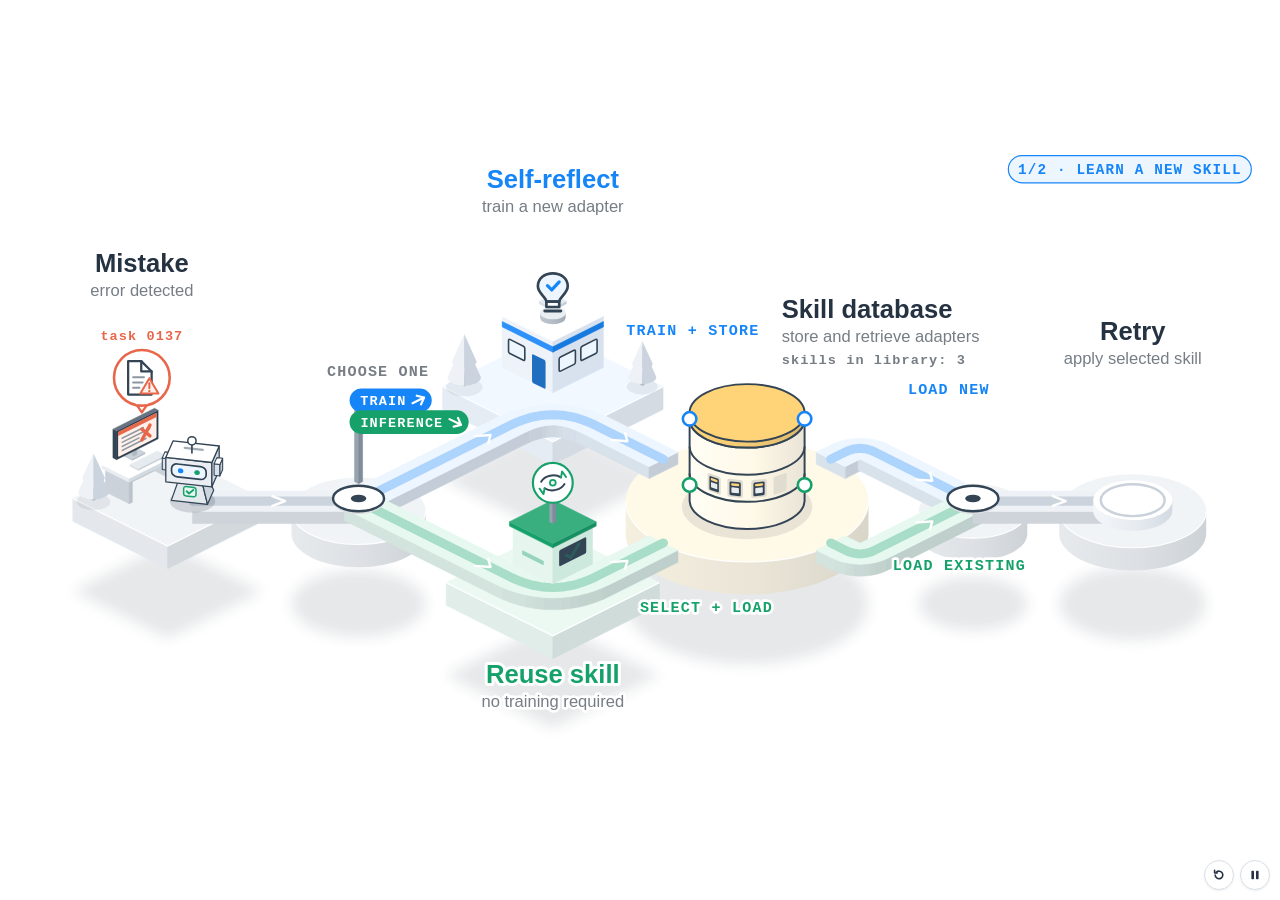
==== static/animations/self-direction-loop/index.html @ 0e9f7825 "Self-Direction Project page" ====
<!doctype html>
<!-- Self-Direction animation · 10-isometric-diorama · A tiny world: an isometric hover-robot fails a task, picks a route at a signposted fork, trains (blue) or reuses (green) a LoRA cartridge kept in a skill-vault tower, plugs it in, retries and ejects it · techniques: SVG 2:1 isometric projection, shaded polygon faces, per-frame topological depth sort, face-mapped decals, pure render(t) master clock, portrait follow-camera with a live <use> minimap · loop: 24s -->
<html lang="en">
<head>
<meta charset="utf-8">
<meta name="viewport" content="width=device-width, initial-scale=1">
<title>Self-Direction loop · isometric diorama</title>
<style>
  :root {
    --ink: #253242; --ink-2: #334455; --muted: #767D85; --blue: #1685F8; --green: #16A16A;
  }
  html, body { margin: 0; height: 100%; background: #fff; overflow: hidden; }
  html.bg-transparent, html.bg-transparent body { background: transparent; }
  .stage { position: fixed; inset: 0; }
  .stage svg { width: 100%; height: 100%; display: block; }
  .controls { position: fixed; right: 10px; bottom: 10px; display: flex; gap: 6px; }
  html.no-controls .controls { display: none; }
  .controls button {
    display: inline-flex; align-items: center; justify-content: center;
    width: 30px; height: 30px; padding: 0; color: var(--ink);
    background: rgba(255, 255, 255, .92); border: 1px solid #D7DDE4; border-radius: 999px;
    box-shadow: 0 1px 2px rgba(37, 50, 66, .08); cursor: pointer;
  }
  .controls button:hover { border-color: #AEB8C4; }
  .controls button:focus-visible { outline: 2px solid var(--blue); outline-offset: 2px; }
  .controls svg { width: 12px; height: 12px; display: block; pointer-events: none; }
</style>
</head>
<body>
<div class="stage" id="stage" role="img"
     aria-label="Animated isometric diorama of the Self-Direction loop. A small robot agent attempts a task at a desk and fails (Mistake, error detected). At a fork signposted TRAIN and INFERENCE it must choose one route. Act one: no stored skill matches, so it takes the blue TRAIN route to a reflection lab with a lightbulb (Self-reflect, train a new adapter), where practice examples become a small adapter cartridge; the cartridge is stored in the Skill database tower (TRAIN + STORE), loaded (LOAD NEW) into the robot, and the retry succeeds (Retry, apply selected skill); the cartridge is then ejected so the base model stays clean. Act two: a related task fails, the stored skill matches, so the robot takes the green INFERENCE route to a reuse kiosk (Reuse skill, no training required), the existing cartridge is selected and loaded (SELECT + LOAD, LOAD EXISTING), and the retry succeeds again.">
  <svg id="scene" viewBox="0 0 1700 850" preserveAspectRatio="xMidYMid meet" aria-hidden="true"></svg>
</div>
<div class="controls" id="controls">
  <button id="btnReplay" type="button" aria-label="Replay from the start">
    <svg viewBox="0 0 12 12" aria-hidden="true"><path d="M2.2 6a3.8 3.8 0 1 0 1.2-2.8" fill="none" stroke="currentColor" stroke-width="1.6" stroke-linecap="round"/><path d="M1.6 1.4v2.6h2.6" fill="none" stroke="currentColor" stroke-width="1.6" stroke-linecap="round" stroke-linejoin="round"/></svg>
  </button>
  <button id="btnPlay" type="button" aria-label="Pause animation">
    <svg viewBox="0 0 12 12" aria-hidden="true"><g id="icoPause"><rect x="2.4" y="1.8" width="2.6" height="8.4" rx=".8" fill="currentColor"/><rect x="7" y="1.8" width="2.6" height="8.4" rx=".8" fill="currentColor"/></g><path id="icoPlay" d="M3 1.8v8.4L10.2 6z" fill="currentColor" stroke="currentColor" stroke-width=".8" stroke-linejoin="round" style="display:none"/></svg>
  </button>
</div>
<script>
(() => {
'use strict';

/* =====================================================================
   STORYBOARD  (one loop = 24 s, every pixel is a pure function of t)
   ---------------------------------------------------------------------
   ACT 1 · new skill (blue route)
    0.0  robot works at the task desk            1.0  fails: warning sign pops
    1.6  glides to the fork                      2.5  CHOOSE ONE: no match -> TRAIN
    3.3  TRAIN branch to the reflection lab      4.4  bulb lights, practice cards,
                                                      a LoRA cartridge is produced
    6.4  TRAIN + STORE to the skill vault        7.4  cartridge stored (library 3 -> 4)
    8.0  passes behind the vault                 8.6  LOAD NEW: cartridge plugged in
    9.2  rides to the retry pad                 10.2  Retry succeeds (check + confetti)
   11.0  cartridge ejected (clean base model)   11.5  robot beams back to the desk
   ACT 2 · reuse (green route)
   12.3  related task fails                     14.3  CHOOSE ONE: skill_04 >= tau -> INFERENCE
   15.0  INFERENCE branch to the reuse kiosk    16.0  kiosk selects skill_04 (no training)
   16.8  SELECT + LOAD, around the vault front  18.2  LOAD EXISTING: plugged in
   18.8  rides to the retry pad                 19.8  Retry succeeds
   20.6  cartridge ejected                      21.2  calm hold on the completed figure
   23.3  quiet reset to the first frame (loop = 24 s)
   ===================================================================== */

/* ------------------------------ timing ------------------------------ */
const DURATION = 24;          // seconds per loop
const STATIC_T = 22.4;        // reduced motion / ?autoplay=0 frame (both routes lit)

/* ------------------------------ palette ----------------------------- */
const C = {
  ink: '#253242', ink2: '#334455', muted: '#767D85', line: '#8B97A3',
  blue: '#1685F8', blueTint: '#EDF6FF', green: '#16A16A', greenTint: '#E7F8F0',
  amber: '#FFD478', cream: '#FFF9E7', warn: '#E8674B', warnTint: '#FFF1EA', white: '#FFFFFF'
};
const DARK = '#1E2A38';                 // shading target (deep ink)
const NEUTRAL = '#F1F4F7';              // island / track neutrals (cool grey from ink)
const FONT_SANS = '"Inter","Helvetica Neue",Helvetica,Arial,system-ui,sans-serif';
const FONT_MONO = 'ui-monospace,"SF Mono","JetBrains Mono",Menlo,Consolas,"Liberation Mono",monospace';

/* ------------------------------ helpers ----------------------------- */
const clamp = (v, a = 0, b = 1) => (v < a ? a : v > b ? b : v);
const lerp = (a, b, t) => a + (b - a) * t;
const win = (t, t0, t1) => clamp((t - t0) / (t1 - t0));
const eio = p => (p < 0.5 ? 4 * p * p * p : 1 - Math.pow(-2 * p + 2, 3) / 2);
const eo = p => 1 - Math.pow(1 - p, 3);
const ei = p => p * p * p;
const eback = p => { const c1 = 1.9, c3 = c1 + 1; return p >= 1 ? 1 : 1 + c3 * Math.pow(p - 1, 3) + c1 * Math.pow(p - 1, 2); };
const bump = (t, t0, t1) => Math.sin(Math.PI * win(t, t0, t1));
// envelope: rises over [a,b], holds, falls over [c,d]
const env = (t, a, b, c, d) => Math.min(eo(win(t, a, b)), 1 - eio(win(t, c, d)));

const hexRgb = h => (h.length === 4 ? [1, 2, 3].map(i => parseInt(h[i] + h[i], 16)) : [1, 3, 5].map(i => parseInt(h.slice(i, i + 2), 16)));
const rgbHex = a => '#' + a.map(v => Math.round(clamp(v, 0, 255)).toString(16).padStart(2, '0')).join('');
const mix = (a, b, t) => { const A = hexRgb(a), B = hexRgb(b); return rgbHex(A.map((v, i) => v + (B[i] - v) * t)); };
const dk = (c, k) => mix(c, DARK, k);
const lt = (c, k) => mix(c, '#FFFFFF', k);

const NS = 'http://www.w3.org/2000/svg';
function el(tag, attrs, parent) {
  const e = document.createElementNS(NS, tag);
  if (attrs) for (const k in attrs) if (attrs[k] != null) e.setAttribute(k, attrs[k]);
  if (parent) parent.appendChild(e);
  return e;
}
function set(e, attrs) { for (const k in attrs) e.setAttribute(k, attrs[k]); }
const r1 = v => Math.round(v * 10) / 10;
const r3 = v => Math.round(v * 1000) / 1000;
const ptsStr = a => a.map(p => r1(p[0]) + ',' + r1(p[1])).join(' ');
const norm = a => { const l = Math.hypot(a[0], a[1]) || 1; return [a[0] / l, a[1] / l]; };
const add = (a, b, k = 1) => [a[0] + b[0] * k, a[1] + b[1] * k];

/* --------------------------- iso projection -------------------------
   world (x, y, z) in tiles  ->  screen units of the current viewBox
   2:1 dimetric: x runs down-right, y runs down-left, z runs up.       */
const ZK = 1.2, SQ2 = Math.SQRT2;
let S = 64, OX = 0, OY = 0;
const P = (x, y, z = 0) => [OX + (x - y) * S, OY + (x + y) * S * 0.5 - z * S * ZK];
const Pp = (p, z = 0) => P(p[0], p[1], z);

// vertical faces: visible when the outward normal points at the camera (+x,+y)
const faceVis = (nx, ny) => nx + ny > 1e-3;
// 0 = faces +y (screen-left, lit), 1 = faces +x (screen-right, shade)
const faceK = (nx, ny) => clamp((nx - ny + 1) / 2);

function poly(g, points, fill, extra) {
  return el('polygon', Object.assign({
    points: ptsStr(points), fill, stroke: fill, 'stroke-width': 0.7, 'stroke-linejoin': 'round'
  }, extra || {}), g);
}
// axis-aligned box: draws the three visible faces
function box(g, x0, y0, z0, dx, dy, dz, top, left, right) {
  const x1 = x0 + dx, y1 = y0 + dy, z1 = z0 + dz;
  left = left || dk(top, 0.07); right = right || dk(top, 0.16);
  poly(g, [P(x0, y1, z1), P(x1, y1, z1), P(x1, y1, z0), P(x0, y1, z0)], left);
  poly(g, [P(x1, y0, z1), P(x1, y1, z1), P(x1, y1, z0), P(x1, y0, z0)], right);
  poly(g, [P(x0, y0, z1), P(x1, y0, z1), P(x1, y1, z1), P(x0, y1, z1)], top);
}
// affine matrix that maps face-local (s → screen-rightward along the face, t ↓) onto a vertical face
function faceM(ox, oy, oz, ex, ey) {
  const o = P(ox, oy, oz);
  return `matrix(${r3((ex - ey) * S)} ${r3((ex + ey) * S / 2)} 0 ${r3(S * ZK)} ${r1(o[0])} ${r1(o[1])})`;
}
// +x face of an axis box (x = x1): origin top-left = (x1, y1, z1), runs along -y
const faceMX = (x1, y1, z1) => faceM(x1, y1, z1, 0, -1);
// +y face (y = y1): origin top-left = (x0, y1, z1), runs along +x
const faceMY = (x0, y1, z1) => faceM(x0, y1, z1, 1, 0);
// horizontal plane at height z, local (s along +x, t along +y)
function topM(ox, oy, oz) {
  const o = P(ox, oy, oz);
  return `matrix(${r3(S)} ${r3(S / 2)} ${r3(-S)} ${r3(S / 2)} ${r1(o[0])} ${r1(o[1])})`;
}

let defs = null, gradN = 0;
const gradCache = {};
function hGrad(c0, c1, c2) {
  const key = c0 + c1 + c2;
  if (!gradCache[key]) {
    const id = 'sdg' + (gradN++);
    const g = el('linearGradient', { id, x1: 0, y1: 0, x2: 1, y2: 0 }, defs);
    el('stop', { offset: 0, 'stop-color': c0 }, g);
    el('stop', { offset: 0.55, 'stop-color': c1 }, g);
    el('stop', { offset: 1, 'stop-color': c2 }, g);
    gradCache[key] = `url(#${id})`;
  }
  return gradCache[key];
}
// vertical cylinder silhouette (side band incl. the front half of the base)
function cylSide(cx, cy, z0, z1, r) {
  const a = P(cx, cy, z0), b = P(cx, cy, z1), rx = SQ2 * r * S, ry = rx / 2;
  return `M${r1(b[0] - rx)},${r1(b[1])}L${r1(a[0] - rx)},${r1(a[1])}` +
    `A${r1(rx)},${r1(ry)} 0 0 0 ${r1(a[0] + rx)},${r1(a[1])}` +
    `L${r1(b[0] + rx)},${r1(b[1])}A${r1(rx)},${r1(ry)} 0 0 1 ${r1(b[0] - rx)},${r1(b[1])}Z`;
}
function ell(g, cx, cy, z, r, attrs) {
  const c = P(cx, cy, z), rx = SQ2 * r * S;
  return el('ellipse', Object.assign({ cx: r1(c[0]), cy: r1(c[1]), rx: r1(rx), ry: r1(rx / 2) }, attrs || {}), g);
}
// front half of an ellipse (for rims / tier lines)
function frontArc(cx, cy, z, r) {
  const c = P(cx, cy, z), rx = SQ2 * r * S;
  return `M${r1(c[0] - rx)},${r1(c[1])}A${r1(rx)},${r1(rx / 2)} 0 0 0 ${r1(c[0] + rx)},${r1(c[1])}`;
}
function cyl(g, cx, cy, z0, z1, r, top, side) {
  side = side || top;
  el('path', { d: cylSide(cx, cy, z0, z1, r), fill: hGrad(dk(side, 0.03), dk(side, 0.1), dk(side, 0.2)) }, g);
  return ell(g, cx, cy, z1, r, { fill: top });
}

/* --------------------------- paths on the ground --------------------- */
function mkPath(pts) {
  const L = [0];
  for (let i = 1; i < pts.length; i++) L.push(L[i - 1] + Math.hypot(pts[i][0] - pts[i - 1][0], pts[i][1] - pts[i - 1][1]));
  const len = L[L.length - 1];
  return {
    pts, L, len,
    at(s) {
      s = clamp(s, 0, len);
      let lo = 0, hi = L.length - 1;
      while (hi - lo > 1) { const m = (lo + hi) >> 1; if (L[m] <= s) lo = m; else hi = m; }
      const sl = L[hi] - L[lo] || 1, k = (s - L[lo]) / sl, a = pts[lo], b = pts[hi];
      return { x: a[0] + (b[0] - a[0]) * k, y: a[1] + (b[1] - a[1]) * k, tx: (b[0] - a[0]) / sl, ty: (b[1] - a[1]) / sl };
    },
    // arc length of the vertex closest to world point q
    sOf(q) {
      let best = 0, bd = 1e9;
      for (let i = 0; i < pts.length; i++) { const d = Math.hypot(pts[i][0] - q[0], pts[i][1] - q[1]); if (d < bd) { bd = d; best = L[i]; } }
      return best;
    }
  };
}
// polyline with rounded corners (quadratic fillets)
function fillet(c, r) {
  const out = [c[0]];
  for (let i = 1; i < c.length - 1; i++) {
    const A = c[i - 1], B = c[i], D = c[i + 1];
    const d1 = norm([B[0] - A[0], B[1] - A[1]]), d2 = norm([D[0] - B[0], D[1] - B[1]]);
    const l1 = Math.hypot(B[0] - A[0], B[1] - A[1]), l2 = Math.hypot(D[0] - B[0], D[1] - B[1]);
    const cs = d1[0] * d2[0] + d1[1] * d2[1];
    if (cs > 0.9995) { out.push(B); continue; }
    const tl = Math.min(r * Math.tan(Math.acos(clamp(cs, -1, 1)) / 2), l1 * 0.5, l2 * 0.5);
    const T1 = add(B, d1, -tl), T2 = add(B, d2, tl);
    for (let k = 0; k <= 14; k++) {
      const t = k / 14, a = (1 - t) * (1 - t), b = 2 * (1 - t) * t, e = t * t;
      out.push([a * T1[0] + b * B[0] + e * T2[0], a * T1[1] + b * B[1] + e * T2[1]]);
    }
  }
  out.push(c[c.length - 1]);
  return out;
}
const arcPts = (cx, cy, r, a0, a1, n = 24) => {
  const o = [];
  for (let i = 0; i <= n; i++) { const a = lerp(a0, a1, i / n); o.push([cx + Math.cos(a) * r, cy + Math.sin(a) * r]); }
  return o;
};

// raised walkway along a path: shaded side faces + top face
function ribbon(g, path, w, zT, zB, cTop, cL, cR) {
  const p = path.pts, n = p.length, hw = w / 2, nor = [];
  for (let i = 0; i < n; i++) {
    const a = p[Math.max(0, i - 1)], b = p[Math.min(n - 1, i + 1)];
    const t = norm([b[0] - a[0], b[1] - a[1]]);
    nor.push([-t[1], t[0]]);
  }
  const E1 = p.map((q, i) => add(q, nor[i], hw)), E2 = p.map((q, i) => add(q, nor[i], -hw));
  const side = (E, sg) => {
    let run = null, runK = -1;
    const flush = () => {
      if (run && run.length > 1) poly(g, [...run.map(q => Pp(q, zT)), ...run.slice().reverse().map(q => Pp(q, zB))], mix(cL, cR, runK));
      run = null;
    };
    for (let i = 0; i < n - 1; i++) {
      const o = norm([(nor[i][0] + nor[i + 1][0]) * sg, (nor[i][1] + nor[i + 1][1]) * sg]);
      if (!faceVis(o[0], o[1])) { flush(); continue; }
      const k = Math.round(faceK(o[0], o[1]) * 8) / 8;
      if (run && k === runK) run.push(E[i + 1]); else { flush(); run = [E[i], E[i + 1]]; runK = k; }
    }
    flush();
  };
  side(E1, 1); side(E2, -1);
  const cap = (i, d) => {
    const t = norm(d);
    if (faceVis(t[0], t[1])) poly(g, [Pp(E1[i], zT), Pp(E2[i], zT), Pp(E2[i], zB), Pp(E1[i], zB)], mix(cL, cR, faceK(t[0], t[1])));
  };
  cap(0, [p[0][0] - p[1][0], p[0][1] - p[1][1]]);
  cap(n - 1, [p[n - 1][0] - p[n - 2][0], p[n - 1][1] - p[n - 2][1]]);
  return poly(g, [...E1.map(q => Pp(q, zT)), ...E2.slice().reverse().map(q => Pp(q, zT))], cTop);
}
const screenD = (path, z) => 'M' + path.pts.map(q => { const s = Pp(q, z); return r1(s[0]) + ',' + r1(s[1]); }).join('L');

// oriented (yawed) box / frustum: returns visible side faces + top, all projected
function obox(cx, cy, z0, z1, f, s, hf0, hs0, hf1, hs1) {
  const c = (a, b, z, hf, hs) => P(cx + f[0] * a * hf + s[0] * b * hs, cy + f[1] * a * hf + s[1] * b * hs, z);
  const out = { faces: [], top: null };
  const D = [
    { id: 'front', n: f, A: [1, -1], B: [1, 1] },
    { id: 'back', n: [-f[0], -f[1]], A: [-1, 1], B: [-1, -1] },
    { id: 'left', n: s, A: [1, 1], B: [-1, 1] },
    { id: 'right', n: [-s[0], -s[1]], A: [-1, -1], B: [1, -1] }
  ];
  for (const d of D) {
    out.faces.push({
      id: d.id, n: d.n, vis: faceVis(d.n[0], d.n[1]), k: faceK(d.n[0], d.n[1]),
      pts: [c(d.A[0], d.A[1], z1, hf1, hs1), c(d.B[0], d.B[1], z1, hf1, hs1), c(d.B[0], d.B[1], z0, hf0, hs0), c(d.A[0], d.A[1], z0, hf0, hs0)]
    });
  }
  out.top = [c(1, -1, z1, hf1, hs1), c(1, 1, z1, hf1, hs1), c(-1, 1, z1, hf1, hs1), c(-1, -1, z1, hf1, hs1)];
  return out;
}
// matrix for the front (+f) face of an oriented box, local units = tiles, t ↓ from the top edge
function ofaceM(cx, cy, zTop, f, s, hf, hs) {
  const e = (s[0] - s[1]) > 0 ? s : [-s[0], -s[1]];
  const o = [cx + f[0] * hf - e[0] * hs, cy + f[1] * hf - e[1] * hs];
  return faceM(o[0], o[1], zTop, e[0], e[1]);
}

/* ------------------- flat icons (billboards, 100-unit box) ------------------- */
const STROKE = { fill: 'none', stroke: C.ink2, 'stroke-width': 5, 'stroke-linecap': 'round', 'stroke-linejoin': 'round' };
const A = (o, extra) => Object.assign({}, o, extra);

function iconDoc(g) {
  el('path', A(STROKE, { d: 'M-27,-37H2L25,-14V37H-27Z', fill: '#fff' }), g);
  el('path', A(STROKE, { d: 'M2,-37V-14H25' }), g);
  el('path', { d: 'M-16,-1H8M-16,10.5H5M-16,22H-2', stroke: C.line, 'stroke-width': 4.5, 'stroke-linecap': 'round' }, g);
  el('path', { d: 'M20,1L40,35H0Z', fill: C.warnTint, stroke: C.warn, 'stroke-width': 4.5, 'stroke-linejoin': 'round' }, g);
  el('path', { d: 'M20,12V23', stroke: C.warn, 'stroke-width': 4.5, 'stroke-linecap': 'round' }, g);
  el('circle', { cx: 20, cy: 29.5, r: 2.7, fill: C.warn }, g);
}
function iconBulb(g) {
  el('path', A(STROKE, { d: 'M-12,15C-12,7 -28,-1 -28,-14C-28,-29 -15,-38 0,-38C15,-38 28,-29 28,-14C28,-1 12,7 12,15Z', fill: C.blueTint }), g);
  el('path', A(STROKE, { d: 'M-12,15H12V25H-12Z', fill: '#fff' }), g);
  el('path', A(STROKE, { d: 'M-15,32.5H15', 'stroke-width': 5.5 }), g);
  return el('path', { d: 'M-10,-15L-2,-7L12,-22', fill: 'none', stroke: C.blue, 'stroke-width': 6, 'stroke-linecap': 'round', 'stroke-linejoin': 'round', pathLength: 1 }, g);
}
function iconEye(g) {
  const gs = A(STROKE, { stroke: C.green });
  const spin = el('g', null, g);
  el('path', A(STROKE, { d: 'M-30,-3C-21,-18 4,-25 21,-14' }), spin);
  el('path', A(gs, { d: 'M21,-14L24,-29L34,-15' }), spin);
  el('path', A(STROKE, { d: 'M30,3C21,18 -4,25 -21,14' }), spin);
  el('path', A(gs, { d: 'M-21,14L-24,29L-34,15' }), spin);
  el('circle', { cx: 0, cy: 0, r: 7.5, fill: C.greenTint, stroke: C.green, 'stroke-width': 4.5 }, g);
  return spin;
}
function iconCheckBadge(g, r) {
  el('circle', { cx: 0, cy: 0, r, fill: C.green }, g);
  el('circle', { cx: 0, cy: 0, r: r - 4, fill: 'none', stroke: '#fff', 'stroke-width': 2, opacity: 0.35 }, g);
  return el('path', { d: `M${-r * .42},${r * .02}L${-r * .12},${r * .32}L${r * .45},${-r * .3}`, fill: 'none', stroke: '#fff', 'stroke-width': r * 0.2, 'stroke-linecap': 'round', 'stroke-linejoin': 'round', pathLength: 1 }, g);
}
function iconCard(g) {
  el('rect', { x: -21, y: -15, width: 42, height: 30, rx: 5, fill: '#fff', stroke: C.ink2, 'stroke-width': 2.6 }, g);
  el('path', { d: 'M-13,-6H5', stroke: C.blue, 'stroke-width': 3.4, 'stroke-linecap': 'round' }, g);
  el('path', { d: 'M-13,2H13M-13,9H7', stroke: C.line, 'stroke-width': 3, 'stroke-linecap': 'round' }, g);
}
// small arrow glyph (screen direction dx, dy), drawn as a path
function arrowGlyph(g, x, y, dx, dy, size, color) {
  const d = norm([dx, dy]), n = [-d[1], d[0]], h = size / 2;
  const tip = [x + d[0] * h, y + d[1] * h], tail = [x - d[0] * h, y - d[1] * h];
  const w1 = [tip[0] - d[0] * h * 0.9 + n[0] * h * 0.75, tip[1] - d[1] * h * 0.9 + n[1] * h * 0.75];
  const w2 = [tip[0] - d[0] * h * 0.9 - n[0] * h * 0.75, tip[1] - d[1] * h * 0.9 - n[1] * h * 0.75];
  el('path', {
    d: `M${r1(tail[0])},${r1(tail[1])}L${r1(tip[0])},${r1(tip[1])}M${r1(w1[0])},${r1(w1[1])}L${r1(tip[0])},${r1(tip[1])}L${r1(w2[0])},${r1(w2[1])}`,
    fill: 'none', stroke: color, 'stroke-width': size * 0.17, 'stroke-linecap': 'round', 'stroke-linejoin': 'round'
  }, g);
}

/* ------------------------------ typography ------------------------------ */
const HALO = { stroke: '#fff', 'stroke-width': 7, 'stroke-linejoin': 'round', 'paint-order': 'stroke' };
function txt(g, x, y, s, o) {
  const t = el('text', A({ x: r1(x), y: r1(y) }, o), g);
  t.textContent = s;
  return t;
}
const monoW = (s, size) => s.length * size * 0.682;     // estimate (0.602em glyph + 0.08em tracking)
function mono(g, x, y, s, color, size, anchor, halo) {
  return txt(g, x, y, s, A(halo === false ? {} : HALO, {
    'text-anchor': anchor || 'middle', 'font-family': FONT_MONO, 'font-weight': 700,
    'font-size': size, fill: color, style: 'letter-spacing:.08em'
  }));
}
function title(g, x, y, head, sub, color, size, anchor) {
  const grp = el('g', null, g);
  txt(grp, x, y, head, A(HALO, { 'text-anchor': anchor || 'middle', 'font-family': FONT_SANS, 'font-weight': 700, 'font-size': size, fill: color, 'stroke-width': 8 }));
  txt(grp, x, y + size * 0.92, sub, A(HALO, { 'text-anchor': anchor || 'middle', 'font-family': FONT_SANS, 'font-weight': 400, 'font-size': Math.round(size * 0.64), fill: C.muted }));
  return grp;
}
// pin: thin leader from a tag to a world anchor, ending in a small ring
function pin(g, x1, y1, x2, y2, color) {
  const grp = el('g', null, g);
  el('path', { d: `M${r1(x1)},${r1(y1)}L${r1(x2)},${r1(y2)}`, stroke: color || C.line, 'stroke-width': 1.6, 'stroke-dasharray': '1 4.2', 'stroke-linecap': 'round', opacity: 0.9 }, grp);
  el('circle', { cx: r1(x2), cy: r1(y2), r: 4.2, fill: '#fff', stroke: color || C.ink2, 'stroke-width': 2.2 }, grp);
  return grp;
}
// pill: rounded label with optional arrow glyph (sign boards, TRAIN / INFERENCE)
function pill(g, x, y, s, color, size, arrow) {
  const grp = el('g', null, g);
  const tw = monoW(s, size), padX = size * 0.75, aw = arrow ? size * 1.15 : 0;
  const w = tw + padX * 2 + aw, h = size * 1.75;
  el('rect', { x: r1(x - w / 2), y: r1(y - h / 2), width: r1(w), height: r1(h), rx: r1(h / 2), fill: color }, grp);
  mono(grp, x - aw / 2 + size * 0.04, y + size * 0.36, s, '#fff', size, 'middle', false);
  if (arrow) arrowGlyph(grp, x + w / 2 - padX * 0.55 - aw / 2, y, arrow[0], arrow[1], size * 0.95, '#fff');
  return { g: grp, w, h };
}

/* ------------------------------ world constants ------------------------------ */
const TW = 0.64;            // track width (tiles)
const TT = 0.18;            // track top above island tops
const IT = 0.42;            // island slab thickness
const RT = 0.9;             // vault tower radius
const RP = 1.9;             // vault plinth radius
const RS = RP + 0.45;       // robot stop distance from the vault centre
const TIER = 0.5;           // tower tier height
const LID = 0.13;           // tower lid thickness
const TOWER_TOP = TT + 3 * TIER + LID;

// One world, built from a fork F, a TRAIN direction dT (up-right, -y) and an
// INFERENCE direction dI (+x). Portrait viewports re-frame it with a camera.
const LAYOUTS = {
  land: { vb: [1700, 850], S: 60, dT: [0, -1], b: 4.3, c: 2.5, a: 2.6, a2: 2.5, oy: 506 }
};

const ROUTE = {   // track top / side / stripe colours per route
  neutral: { top: '#EEF2F6', dim: '#CBD3DC', lit: C.ink2 },
  blue: { top: C.blueTint, dim: mix(C.blueTint, C.blue, 0.3), lit: C.blue },
  green: { top: C.greenTint, dim: mix(C.greenTint, C.green, 0.3), lit: C.green }
};

let G = null;        // current scene: nodes, paths, refs, sprites

function cubicPts(p0, p1, p2, p3, n = 32) {
  const o = [];
  for (let i = 0; i <= n; i++) {
    const t = i / n, a = (1 - t) ** 3, b = 3 * (1 - t) ** 2 * t, c = 3 * (1 - t) * t * t, d = t ** 3;
    o.push([a * p0[0] + b * p1[0] + c * p2[0] + d * p3[0], a * p0[1] + b * p1[1] + c * p2[1] + d * p3[1]]);
  }
  return o;
}
function subPts(path, s0, s1) {
  const o = [], a = path.at(s0);
  o.push([a.x, a.y]);
  for (let i = 0; i < path.pts.length; i++) if (path.L[i] > s0 + 1e-6 && path.L[i] < s1 - 1e-6) o.push(path.pts[i]);
  const b = path.at(s1);
  o.push([b.x, b.y]);
  return o;
}
const joinPts = (...lists) => lists.reduce((acc, l) => acc.concat(acc.length ? l.slice(1) : l), []);

function buildScene() {
  const mode = 'land', cfg = LAYOUTS[mode], port = false;
  const svg = document.getElementById('scene');
  while (svg.firstChild) svg.removeChild(svg.firstChild);
  for (const k in gradCache) delete gradCache[k];
  svg.setAttribute('viewBox', `0 0 ${cfg.vb[0]} ${cfg.vb[1]}`);
  S = cfg.S;
  defs = el('defs', null, svg);

  /* ---------- nodes (world xy, tiles) ---------- */
  const dT = cfg.dT, dI = [1, 0], bis = norm(add(dT, dI)), BACK = norm([-1, -1]);
  const F = [0, 0], Lc = add(F, dT, cfg.b), Kc = add(F, dI, cfg.b), DB = add(Lc, dI, cfg.b);
  const Nc = add(DB, dT, cfg.c), Ec = add(DB, dI, cfg.c), M = add(Nc, dI, cfg.c);
  const DESK = add(F, bis, -cfg.a), RETRY = add(M, bis, cfg.a2);
  const deskC = add(DESK, [-1, 0], 1.12);
  const labC = add(Lc, BACK, 1.45), kioskC = add(Kc, BACK, 1.38), postP = add(F, BACK, 0.92);

  /* ---------- camera: centre the diorama ---------- */
  const uOf = p => p[0] - p[1];
  const umin = Math.min(uOf(DESK) - 2.7, uOf(Lc) - 2.5), umax = Math.max(uOf(RETRY) + 1.7, uOf(Kc) + 2.5);
  OX = cfg.vb[0] / 2 - ((umin + umax) / 2) * S;
  OY = cfg.oy;

  /* ---------- layers ---------- */
  const filt = el('filter', { id: 'sdBlur', x: '-20%', y: '-40%', width: '140%', height: '180%' }, defs);
  el('feGaussianBlur', { stdDeviation: 9 }, filt);
  const glowF = el('filter', { id: 'sdGlow', x: '-60%', y: '-60%', width: '220%', height: '220%' }, defs);
  el('feGaussianBlur', { stdDeviation: 6 }, glowF);
  const gView = el('g', { id: 'sdView' }, svg);           // camera mask (portrait)
  const gWorld = el('g', { id: 'sdWorld' }, gView);       // camera transform (portrait)
  const gCore = el('g', { id: 'sdCore' }, gWorld);        // everything but labels (re-used by the minimap)
  const gShadow = el('g', { filter: 'url(#sdBlur)', opacity: 0.11 }, gCore);
  const gFloor = el('g', null, gCore);
  const gSort = el('g', null, gCore);
  const gFx = el('g', null, gCore);
  const gLab = el('g', null, gWorld);
  const gMini = el('g', { display: 'none' }, svg);
  const gHud = el('g', null, svg);

  G = { mode, port, cfg, dT, dI, bis, F, L: Lc, K: Kc, DB, N: Nc, E: Ec, M, DESK, RETRY, deskC, labC, kioskC, postP,
    gFloor, gSort, gFx, gLab, gView, gWorld, gMini, gHud, sprites: [], refs: {}, pieces: {}, order: [] };
  const R = G.refs;

  /* ---------- islands ---------- */
  const shadowAt = (pts) => el('polygon', { points: ptsStr(pts.map(q => P(q[0] + 0.25, q[1] + 0.25, -1.5))), fill: C.ink }, gShadow);
  const sqIsland = (c, h, top) => {
    shadowAt([[c[0] - h, c[1] - h], [c[0] + h, c[1] - h], [c[0] + h, c[1] + h], [c[0] - h, c[1] + h]]);
    box(gFloor, c[0] - h, c[1] - h, -IT, 2 * h, 2 * h, IT, top, dk(top, 0.06), dk(top, 0.14));
    el('polyline', { points: ptsStr([P(c[0] - h, c[1] + h, 0), P(c[0] + h, c[1] + h, 0), P(c[0] + h, c[1] - h, 0)]), fill: 'none', stroke: '#fff', 'stroke-width': 1.6, opacity: 0.95 }, gFloor);
  };
  const rdIsland = (c, r, top, zTop = 0, thick = IT) => {
    const sp = arcPts(c[0] + 0.25, c[1] + 0.25, r, 0, Math.PI * 2, 28).map(q => P(q[0], q[1], -1.5));
    el('polygon', { points: ptsStr(sp), fill: C.ink }, gShadow);
    el('path', { d: cylSide(c[0], c[1], zTop - thick, zTop, r), fill: hGrad(dk(top, 0.05), dk(top, 0.1), dk(top, 0.17)) }, gFloor);
    const e = ell(gFloor, c[0], c[1], zTop, r, { fill: top });
    el('path', { d: frontArc(c[0], c[1], zTop, r), fill: 'none', stroke: '#fff', 'stroke-width': 1.6, opacity: 0.9 }, gFloor);
    return e;
  };
  sqIsland(add(DESK, [-0.55, 0]), 1.05, NEUTRAL);
  rdIsland(F, 1.05, NEUTRAL);
  sqIsland(add(Lc, BACK, 0.85), 1.22, lt(C.blueTint, 0.25));
  sqIsland(add(Kc, BACK, 0.8), 1.18, lt(C.greenTint, 0.2));
  rdIsland(M, 0.85, NEUTRAL);
  rdIsland(RETRY, 1.15, NEUTRAL);
  rdIsland(DB, RP, C.cream, TT, IT + TT);

  /* ---------- track pieces ---------- */
  const FIL = 0.95;
  const P_ = {
    entry: mkPath([DESK, F]),
    train: mkPath(fillet([F, Lc, add(DB, dI, -RP + 0.05)], FIL)),
    infer: mkPath(fillet([F, Kc, add(DB, dT, -RP + 0.05)], FIL)),
    nw: mkPath(fillet([add(DB, dT, RP - 0.05), Nc, M], FIL)),
    ex: mkPath(fillet([add(DB, dI, RP - 0.05), Ec, M], FIL)),
    exit: mkPath([M, RETRY])
  };
  // routes around the vault tower (cubic, tangent to both tracks)
  const vIn = (d) => add(DB, d, -RS), vOut = (d) => add(DB, d, RS);
  P_.vb = mkPath(cubicPts(vIn(dI), add(vIn(dI), dI, 0.5), add(vOut(dT), dT, -0.5), vOut(dT)));
  P_.vg = mkPath(cubicPts(vIn(dT), add(vIn(dT), dT, 0.5), add(vOut(dI), dI, -0.5), vOut(dI)));
  G.paths = P_;
  const routeOf = { entry: 'neutral', exit: 'neutral', train: 'blue', nw: 'blue', vb: 'blue', infer: 'green', ex: 'green', vg: 'green' };

  // ribbons (bridges + walkways)
  for (const k of ['entry', 'train', 'infer', 'nw', 'ex', 'exit']) {
    const rc = ROUTE[routeOf[k]];
    ribbon(gFloor, P_[k], TW, TT, -0.04, rc.top, dk(rc.top, 0.1), dk(rc.top, 0.2));
  }
  // centre stripes: dim base + lit overlay (dash progress)
  const stripeW = 0.2 * S;
  for (const k of ['entry', 'train', 'infer', 'nw', 'ex', 'exit', 'vb', 'vg']) {
    const rc = ROUTE[routeOf[k]], d = screenD(P_[k], TT + 0.002);
    const dim = el('path', { d, fill: 'none', stroke: rc.dim, 'stroke-width': r1(stripeW), 'stroke-linecap': 'round', 'stroke-linejoin': 'round' }, gFloor);
    const lit = el('path', { d, fill: 'none', stroke: rc.lit, 'stroke-width': r1(stripeW), 'stroke-linecap': 'round', 'stroke-linejoin': 'round', pathLength: 1, 'stroke-dasharray': '1 1.02', 'stroke-dashoffset': 1 }, gFloor);
    if (k === 'vb' || k === 'vg') { dim.setAttribute('opacity', 0); }
    G.pieces[k] = { dim, lit, vault: k === 'vb' || k === 'vg' };
  }
  // chevrons painted on the stripe, pointing along the flow
  const chev = (path, s, color) => {
    const a = path.at(s), t = [a.tx, a.ty], n = [-a.ty, a.tx], z = TT + 0.004, sz = 0.2;
    const tip = [a.x + t[0] * sz * 0.5, a.y + t[1] * sz * 0.5];
    const w1 = [a.x - t[0] * sz * 0.5 + n[0] * sz * 0.75, a.y - t[1] * sz * 0.5 + n[1] * sz * 0.75];
    const w2 = [a.x - t[0] * sz * 0.5 - n[0] * sz * 0.75, a.y - t[1] * sz * 0.5 - n[1] * sz * 0.75];
    el('polyline', { points: ptsStr([Pp(w1, z), Pp(tip, z), Pp(w2, z)]), fill: 'none', stroke: color, 'stroke-width': 3.2, 'stroke-linecap': 'round', 'stroke-linejoin': 'round' }, gFloor);
  };
  chev(P_.entry, P_.entry.len - 1.25, '#fff');
  chev(P_.train, P_.train.sOf(Lc) - 1.3, '#fff');
  chev(P_.train, P_.train.len - 0.9, '#fff');
  chev(P_.infer, P_.infer.sOf(Kc) - 1.3, '#fff');
  chev(P_.infer, P_.infer.len - 0.9, '#fff');
  chev(P_.nw, P_.nw.len - 1.0, '#fff');
  chev(P_.ex, P_.ex.len - 1.0, '#fff');
  chev(P_.exit, P_.exit.len - 1.15, '#fff');

  // junction disks (fork + merge), like the figure's junction circles
  const junction = (c) => {
    el('path', { d: cylSide(c[0], c[1], TT, TT + 0.05, 0.4), fill: dk('#FFFFFF', 0.16) }, gFloor);
    const top = ell(gFloor, c[0], c[1], TT + 0.05, 0.4, { fill: '#fff', stroke: C.ink2, 'stroke-width': 3.2 });
    ell(gFloor, c[0], c[1], TT + 0.05, 0.12, { fill: C.ink2 });
    const pulse = ell(gFloor, c[0], c[1], TT + 0.05, 0.4, { fill: 'none', stroke: C.ink2, 'stroke-width': 2.4, opacity: 0 });
    return { top, pulse, c };
  };
  R.jF = junction(F);
  R.jM = junction(M);
  // retry pad
  el('path', { d: cylSide(RETRY[0], RETRY[1], 0, TT + 0.02, 0.62), fill: hGrad('#F4F7FA', '#E6EBF0', '#D3DAE2') }, gFloor);
  ell(gFloor, RETRY[0], RETRY[1], TT + 0.02, 0.62, { fill: '#fff' });
  R.padRing = ell(gFloor, RETRY[0], RETRY[1], TT + 0.02, 0.5, { fill: 'none', stroke: '#C9D1DA', 'stroke-width': 3.2 });
  R.padGlow = ell(gFloor, RETRY[0], RETRY[1], TT + 0.02, 0.5, { fill: C.greenTint, stroke: C.green, 'stroke-width': 3.6, opacity: 0 });

  buildStations();
  buildRobot();
  buildFx();
  buildLabels();
  buildRobotPlan();
  G.order = [];
}

/* ------------------------------ sprites ------------------------------ */
function sprite(b, z1) {   // b = [x0, x1, y0, y1]
  const g = el('g', null, G.gSort);
  const sp = { g, b, z1: z1 || 1 };
  G.sprites.push(sp);
  return sp;
}

/* ------------------------------ stations ------------------------------ */
function billboard(parent, x, y, k) { return el('g', { transform: `translate(${r1(x)} ${r1(y)}) scale(${r3(k)})` }, parent); }

function buildStations() {
  const R = G.refs;

  /* ---- task desk (Mistake) ---- */
  {
    const c = G.deskC, g = sprite([c[0] - 0.32, c[0] + 0.32, c[1] - 0.6, c[1] + 0.6]).g;
    const x0 = c[0] - 0.3, y0 = c[1] - 0.58, w = 0.6, d = 1.16, leg = '#D9DFE6';
    box(g, x0 + 0.04, y0 + 0.04, 0, 0.07, d - 0.08, 0.43, leg);
    box(g, x0 + 0.04, y0 + 0.04, 0, w - 0.08, 0.07, 0.43, leg);
    box(g, x0 + 0.04, y0 + d - 0.11, 0, w - 0.08, 0.07, 0.43, leg);
    box(g, x0, y0, 0.43, w, d, 0.07, '#FFFFFF', '#E8EDF2', '#D3DAE2');
    box(g, c[0] + 0.04, c[1] - 0.3, 0.5, 0.18, 0.6, 0.03, '#E6EBF0');                 // keyboard
    box(g, c[0] - 0.27, c[1] - 0.14, 0.5, 0.2, 0.28, 0.025, '#C9D1DA');               // stand base
    box(g, c[0] - 0.2, c[1] - 0.035, 0.5, 0.05, 0.07, 0.14, '#C9D1DA');               // stand
    const mx1 = c[0] - 0.1, my0 = c[1] - 0.46, my1 = c[1] + 0.46, mz0 = 0.63, mz1 = 1.16;
    box(g, mx1 - 0.08, my0, mz0, 0.08, my1 - my0, mz1 - mz0, lt(C.ink2, 0.25), C.ink2, dk(C.ink2, 0.2));
    const scr = el('g', { transform: faceMX(mx1, my1, mz1) }, g);
    R.deskBg = el('rect', { x: 0.035, y: 0.035, width: 0.85, height: 0.46, rx: 0.025, fill: '#F7FAFD' }, scr);
    R.deskBar = el('rect', { x: 0.035, y: 0.035, width: 0.85, height: 0.075, fill: C.blue }, scr);
    R.deskLines = [0.5, 0.64, 0.4, 0.56].map((lw, i) =>
      el('rect', { x: 0.11, y: 0.17 + i * 0.075, width: lw, height: 0.032, rx: 0.016, fill: C.line, 'data-w': lw }, scr));
    R.deskX = el('path', { d: 'M0.56,0.2L0.74,0.4M0.74,0.2L0.56,0.4', fill: 'none', stroke: C.warn, 'stroke-width': 3.4, 'stroke-linecap': 'round', 'vector-effect': 'non-scaling-stroke', opacity: 0 }, scr);
  }

  /* ---- fork signpost (CHOOSE ONE) ---- */
  {
    const p = G.postP, g = sprite([p[0] - 0.05, p[0] + 0.05, p[1] - 0.05, p[1] + 0.05]).g;
    box(g, p[0] - 0.045, p[1] - 0.045, 0, 0.09, 0.09, 1.62, '#B7C1CC', '#97A3AF', '#7F8C99');
    const sz = G.port ? 17 : 18;
    const dirT = [G.dT[0] - G.dT[1], (G.dT[0] + G.dT[1]) / 2], dirI = [1, 0.5];
    const top = P(p[0], p[1], 1.5), low = P(p[0], p[1], 1.1);
    const mk = (text, color, arrow, at, side) => {
      const tmp = el('g', null, g);
      const pl = pill(tmp, 0, 0, text, color, sz, arrow);
      g.removeChild(tmp);
      const cx = at[0] + side * (pl.w / 2 - 12);
      const holder = el('g', { transform: `translate(${r1(cx)} ${r1(at[1])})` }, g);
      const inner = el('g', null, holder);
      inner.appendChild(pl.g);
      return { holder, inner, w: pl.w };
    };
    R.boardT = mk('TRAIN', C.blue, dirT, top, G.port ? -1 : 1);
    R.boardI = mk('INFERENCE', C.green, dirI, low, 1);
  }

  /* ---- reflection lab (Self-reflect) ---- */
  {
    const c = G.labC, h = 0.56, H = 0.95, g = sprite([c[0] - h, c[0] + h, c[1] - h, c[1] + h]).g;
    const x0 = c[0] - h, y0 = c[1] - h, x1 = c[0] + h, y1 = c[1] + h;
    box(g, x0, y0, 0, 2 * h, 2 * h, H, '#FFFFFF', '#EEF3F9', '#D8E2EE');
    poly(g, [P(x0, y1, H - 0.1), P(x1, y1, H - 0.1), P(x1, y1, H - 0.2), P(x0, y1, H - 0.2)], mix(C.blue, '#fff', 0.1));
    poly(g, [P(x1, y0, H - 0.1), P(x1, y1, H - 0.1), P(x1, y1, H - 0.2), P(x1, y0, H - 0.2)], dk(C.blue, 0.12));
    // door (+y face) and windows (+x face)
    const fy = el('g', { transform: faceMY(x0, y1, H) }, g);
    el('rect', { x: 0.66, y: 0.42, width: 0.3, height: 0.53, rx: 0.03, fill: mix(C.blue, C.ink2, 0.35) }, fy);
    el('rect', { x: 0.14, y: 0.36, width: 0.36, height: 0.26, rx: 0.03, fill: C.blueTint, stroke: C.ink2, 'stroke-width': 1.6, 'vector-effect': 'non-scaling-stroke' }, fy);
    const fx = el('g', { transform: faceMX(x1, y1, H) }, g);
    for (const s0 of [0.14, 0.62]) el('rect', { x: s0, y: 0.36, width: 0.36, height: 0.26, rx: 0.03, fill: C.blueTint, stroke: C.ink2, 'stroke-width': 1.6, 'vector-effect': 'non-scaling-stroke' }, fx);
    // roof hatch + pedestal
    box(g, c[0] - 0.42, c[1] - 0.42, H, 0.3, 0.3, 0.05, '#E3EAF2');
    cyl(g, c[0] + 0.05, c[1] + 0.05, H, H + 0.1, 0.2, '#E9EEF3', '#C3CCD6');
    const bp = P(c[0] + 0.05, c[1] + 0.05, H + 0.1);
    const k = 0.0118 * S;
    R.bulbGlow = el('circle', { cx: r1(bp[0]), cy: r1(bp[1] - 46 * k), r: r1(50 * k), fill: C.blue, opacity: 0, filter: 'url(#sdGlow)' }, g);
    const bb = billboard(g, bp[0], bp[1] - 36 * k, k);
    R.bulbCheck = iconBulb(bb);
    R.bulbAt = [bp[0], bp[1] - 46 * k];
    R.labDoor = P(x0 + 0.81, y1, 0.3);
  }

  /* ---- reuse kiosk (Reuse skill) ---- */
  {
    const c = G.kioskC, h = 0.44, H = 0.7, g = sprite([c[0] - h, c[0] + h, c[1] - h, c[1] + h]).g;
    const x0 = c[0] - h, y0 = c[1] - h, x1 = c[0] + h, y1 = c[1] + h;
    box(g, x0, y0, 0, 2 * h, 2 * h, H, '#FFFFFF', '#E6F5EE', '#CDE8DC');
    // awning
    box(g, x0 - 0.04, y0 - 0.04, H, 2 * h + 0.08, 2 * h + 0.08, 0.08, mix(C.green, '#fff', 0.15), C.green, dk(C.green, 0.15));
    const fx = el('g', { transform: faceMX(x1, y1, H) }, g);
    el('rect', { x: 0.14, y: 0.14, width: 0.6, height: 0.3, rx: 0.03, fill: C.ink2 }, fx);
    R.kioskTick = el('path', { d: 'M0.3,0.3L0.4,0.38L0.58,0.2', fill: 'none', stroke: C.green, 'stroke-width': 3, 'stroke-linecap': 'round', 'stroke-linejoin': 'round', 'vector-effect': 'non-scaling-stroke', opacity: 0.25 }, fx);
    const fy = el('g', { transform: faceMY(x0, y1, H) }, g);
    el('rect', { x: 0.2, y: 0.36, width: 0.48, height: 0.08, rx: 0.02, fill: mix(C.green, '#fff', 0.55) }, fy);
    // sign pole + round sign with the reuse icon
    box(g, c[0] - 0.035, c[1] - 0.035, H + 0.08, 0.07, 0.07, 0.42, '#B7C1CC', '#97A3AF', '#7F8C99');
    const sp = P(c[0], c[1], H + 0.5), k = 0.0105 * S;
    const sg = billboard(g, sp[0], sp[1] - 34 * k, k);
    el('circle', { cx: 0, cy: 0, r: 42, fill: '#fff', stroke: C.green, 'stroke-width': 4.5 }, sg);
    const ic = el('g', { transform: 'scale(0.82)' }, sg);
    R.eyeSpin = iconEye(ic);
    R.eyeAt = [sp[0], sp[1] - 34 * k];
  }

  /* ---- white model trees (architectural-model props) ---- */
  if (!document.getElementById('sdTree')) {
    const rg = el('radialGradient', { id: 'sdTree', cx: 0.36, cy: 0.32, r: 0.75 }, defs);
    [[0, '#FFFFFF'], [0.55, '#EEF2F6'], [1, '#CDD6DF']].forEach(([o, c]) => el('stop', { offset: o, 'stop-color': c }, rg));
  }
  const tree = (c, r, h) => {
    const g = sprite([c[0] - r, c[0] + r, c[1] - r, c[1] + r]).g;
    ell(g, c[0] + 0.05, c[1] + 0.05, 0, r * 1.1, { fill: C.ink, opacity: 0.08 });
    box(g, c[0] - 0.025, c[1] - 0.025, 0, 0.05, 0.05, 0.2, '#C9D1DA');
    [[0.14, r, h], [0.14 + h * 0.42, r * 0.74, h * 0.72]].forEach(([z0, rr, hh]) => {
      const ap = P(c[0], c[1], z0 + hh), b0 = P(c[0], c[1], z0), rx = SQ2 * rr * S, ry = rx / 2;
      const A0 = `${r1(ap[0])},${r1(ap[1])}`, F0 = `${r1(b0[0])},${r1(b0[1] + ry)}`;
      el('path', { d: `M${A0}L${r1(b0[0] - rx)},${r1(b0[1])}A${r1(rx)},${r1(ry)} 0 0 0 ${F0}Z`, fill: '#EEF2F6' }, g);
      el('path', { d: `M${A0}L${F0}A${r1(rx)},${r1(ry)} 0 0 0 ${r1(b0[0] + rx)},${r1(b0[1])}Z`, fill: '#CBD4DE' }, g);
    });
  };
  const DI = add(G.DESK, [-0.55, 0]);
  tree(add(DI, [-0.8, 0.84]), 0.24, 0.62);
  tree(add(G.L, [-1.62, 0.34]), 0.26, 0.7);
  tree(add(G.L, [0.34, -1.64]), 0.22, 0.58);

  /* ---- skill vault (Skill database) ---- */
  {
    const c = G.DB, g = sprite([c[0] - RT, c[0] + RT, c[1] - RT, c[1] + RT]).g;
    const outline = { fill: 'none', stroke: C.ink2, 'stroke-width': 2.6, 'stroke-linecap': 'round' };
    // contact shadow on the plinth
    ell(g, c[0] + 0.12, c[1] + 0.12, TT, RT + 0.12, { fill: dk(C.cream, 0.18), opacity: 0.55 });
    const body = el('g', null, g);
    el('path', A(outline, { d: cylSide(c[0], c[1], TT, TT + 3 * TIER, RT), fill: hGrad('#FFFDF5', C.cream, dk(C.cream, 0.1)) }), body);
    for (let i = 1; i < 3; i++) el('path', A(outline, { d: frontArc(c[0], c[1], TT + i * TIER, RT) }), body);
    // storage slots on the middle tier
    R.slots = [];
    const zs = TT + 1.5 * TIER + 0.17, angs = [80, 57, 33, 10];
    angs.forEach((deg, i) => {
      const th = deg * Math.PI / 180, p = add(c, [Math.cos(th), Math.sin(th)], RT), e = [Math.sin(th), -Math.cos(th)];
      const o = add(p, e, -0.125);
      const f = el('g', { transform: faceM(o[0], o[1], zs, e[0], e[1]) }, body);
      el('rect', { x: 0, y: 0, width: 0.25, height: 0.33, rx: 0.035, fill: dk(C.cream, 0.14) }, f);
      const cart = el('g', null, f);
      el('rect', { x: 0.035, y: 0.045, width: 0.18, height: 0.255, rx: 0.025, fill: C.ink2 }, cart);
      el('rect', { x: 0.065, y: 0.15, width: 0.12, height: 0.1, rx: 0.012, fill: '#fff', opacity: 0.9 }, cart);
      const led = el('rect', { x: 0.06, y: 0.075, width: 0.13, height: 0.045, rx: 0.02, fill: C.amber }, cart);
      const hi = el('rect', { x: -0.02, y: -0.02, width: 0.29, height: 0.37, rx: 0.05, fill: 'none', stroke: C.green, 'stroke-width': 3, 'vector-effect': 'non-scaling-stroke', opacity: 0 }, f);
      R.slots.push({ cart, led, hi });
    });
    // lid (lifts when a cartridge goes in / out)
    R.lid = el('g', null, g);
    el('path', A(outline, { d: cylSide(c[0], c[1], TT + 3 * TIER, TOWER_TOP, RT), fill: hGrad(C.amber, dk(C.amber, 0.06), dk(C.amber, 0.16)) }), R.lid);
    ell(R.lid, c[0], c[1], TOWER_TOP, RT, A(outline, { fill: C.amber }));
    R.lidHole = ell(g, c[0], c[1], TT + 3 * TIER, RT * 0.82, { fill: dk(C.cream, 0.45), opacity: 0 });
    g.insertBefore(R.lidHole, R.lid);
    // port rings (blue on the lid rim, green on the bottom tier), as in the icon
    const sideP = (sgn, z) => P(c[0] + sgn * RT / SQ2, c[1] - sgn * RT / SQ2, z);
    const ring = (q, col) => el('circle', { cx: r1(q[0]), cy: r1(q[1]), r: r1(0.15 * S), fill: '#fff', stroke: col, 'stroke-width': 3.4 }, g);
    ring(sideP(-1, TT + 3 * TIER + 0.02), C.blue); ring(sideP(1, TT + 3 * TIER + 0.02), C.blue);
    ring(sideP(-1, TT + 0.3), C.green); ring(sideP(1, TT + 0.3), C.green);
    R.lidTop = P(c[0], c[1], TOWER_TOP);
  }
}

/* ------------------------------ robot (iso, yawed boxes) ------------------------------ */
const RK = 1.32;              // robot scale (tiles)
const polys = (n, parent) => Array.from({ length: n }, () => el('polygon', { 'stroke-linejoin': 'round' }, parent));
function paintBox(slots, ob, cA, cB, cTop, stroke, sw) {
  ob.faces.forEach((fc, i) => {
    const e = slots[i];
    if (!fc.vis) { e.setAttribute('display', 'none'); return; }
    e.removeAttribute('display');
    const col = mix(cA, cB, fc.k);
    set(e, { points: ptsStr(fc.pts), fill: col, stroke: stroke || col, 'stroke-width': stroke ? sw || 1.7 : 0.7 });
  });
  set(slots[4], { points: ptsStr(ob.top), fill: cTop, stroke: stroke || cTop, 'stroke-width': stroke ? sw || 1.7 : 0.7 });
}
function hideSlots(slots) { slots.forEach(e => e.setAttribute('display', 'none')); }

function cartridgeSlots(parent) {
  const g = el('g', null, parent);
  const glow = el('ellipse', { fill: C.blue, opacity: 0, filter: 'url(#sdGlow)' }, g);
  const faces = polys(5, g);
  const label = el('polygon', { fill: '#fff', opacity: 0.92 }, g);
  return { g, glow, faces, label };
}
// draws a standing cartridge (LoRA adapter) centred at world (x, y), from z0 up by h
function paintCart(cs, x, y, z0, h, yaw, k, color, glow, alpha) {
  if (k <= 0.001 || alpha <= 0.001) { cs.g.setAttribute('display', 'none'); return; }
  cs.g.removeAttribute('display');
  cs.g.setAttribute('opacity', r3(alpha));
  const f = [Math.cos(yaw), Math.sin(yaw)], s = [-f[1], f[0]];
  const ob = obox(x, y, z0, z0 + h * k, f, s, 0.05 * k, 0.15 * k, 0.05 * k, 0.15 * k);
  paintBox(cs.faces, ob, lt(color, 0.05), dk(color, 0.28), lt(color, 0.45), dk(color, 0.45), 1.3);
  // white label on whichever broad face is visible
  const fc = ob.faces[0].vis ? ob.faces[0] : ob.faces[1];
  const q = fc.pts, m = (a, b, u) => [lerp(a[0], b[0], u), lerp(a[1], b[1], u)];
  const t0 = m(q[0], q[3], 0.3), t1 = m(q[1], q[2], 0.3), b0 = m(q[0], q[3], 0.72), b1 = m(q[1], q[2], 0.72);
  set(cs.label, { points: ptsStr([m(t0, t1, 0.2), m(t0, t1, 0.8), m(b0, b1, 0.8), m(b0, b1, 0.2)]) });
  const c = P(x, y, z0 + h * k * 0.5);
  set(cs.glow, { cx: r1(c[0]), cy: r1(c[1]), rx: r1(0.34 * S * k), ry: r1(0.3 * S * k), fill: color, opacity: r3(glow * 0.55) });
}

function buildRobot() {
  const sp = sprite([0, 0, 0, 0]);
  G.robot = sp;
  const g = sp.g, R = {};
  R.beam = el('polygon', { fill: C.blue, opacity: 0 }, g);
  R.shadow = el('ellipse', { fill: C.ink }, g);
  R.body = polys(5, g);
  R.badge = el('g', null, g);
  el('rect', { x: -0.075, y: 0.04, width: 0.15, height: 0.13, rx: 0.03, fill: C.greenTint, stroke: C.green, 'stroke-width': 1.5, 'vector-effect': 'non-scaling-stroke' }, R.badge);
  el('path', { d: 'M-0.038,0.105L-0.01,0.132L0.042,0.076', fill: 'none', stroke: C.green, 'stroke-width': 1.9, 'stroke-linecap': 'round', 'stroke-linejoin': 'round', 'vector-effect': 'non-scaling-stroke' }, R.badge);
  R.earB = polys(5, g);
  R.head = polys(5, g);
  R.visor = el('g', null, g);
  el('rect', { x: 0.07, y: 0.075, width: 0.42, height: 0.18, rx: 0.07, fill: C.blueTint, stroke: C.ink2, 'stroke-width': 1.7, 'vector-effect': 'non-scaling-stroke' }, R.visor);
  R.eyeB = el('ellipse', { cx: 0.18, cy: 0.165, rx: 0.034, ry: 0.034, fill: C.blue }, R.visor);
  R.eyeG = el('ellipse', { cx: 0.38, cy: 0.165, rx: 0.034, ry: 0.034, fill: C.green }, R.visor);
  R.back = el('g', null, g);
  el('rect', { x: 0.1, y: 0.07, width: 0.36, height: 0.2, rx: 0.05, fill: 'none', stroke: C.ink2, 'stroke-width': 1.4, 'vector-effect': 'non-scaling-stroke', opacity: 0.55 }, R.back);
  el('path', { d: 'M0.18,0.14H0.38M0.18,0.2H0.38', fill: 'none', stroke: C.ink2, 'stroke-width': 1.4, 'stroke-linecap': 'round', 'vector-effect': 'non-scaling-stroke', opacity: 0.45 }, R.back);
  R.earF = polys(5, g);
  R.slot = el('path', { fill: 'none', stroke: C.ink2, 'stroke-width': 3, 'stroke-linecap': 'round', opacity: 0.45 }, g);
  R.cart = cartridgeSlots(g);
  R.antL = el('path', { fill: 'none', stroke: C.ink2, 'stroke-width': 2.2, 'stroke-linecap': 'round' }, g);
  R.antC = el('circle', { fill: '#fff', stroke: C.ink2, 'stroke-width': 2 }, g);
  R.plug = el('ellipse', { fill: 'none', stroke: C.blue, 'stroke-width': 2.5, opacity: 0 }, g);
  G.refs.rb = R;
}

// st: { x, y, yaw, k (scale), lift (z), blink, cart: null | { mode:'carry'|'attach', color, h, lift, glow, alpha }, plug: 0..1, plugColor }
function drawRobot(st) {
  const R = G.refs.rb, g = G.robot.g;
  G.robot.b = [st.x - 0.38, st.x + 0.38, st.y - 0.38, st.y + 0.38];
  if (st.k <= 0.002) { g.setAttribute('display', 'none'); return; }
  g.removeAttribute('display');
  const k = st.k * RK, f = [Math.cos(st.yaw), Math.sin(st.yaw)], s = [-f[1], f[0]], x = st.x, y = st.y;
  const z0 = TT + 0.11 + st.lift;
  // beam column (teleport between acts)
  if (st.beam > 0.001) {
    const b0 = P(x, y, TT), w = 0.32 * S;
    set(R.beam, { points: ptsStr([[b0[0] - w, b0[1]], [b0[0] + w, b0[1]], [b0[0] + w * 0.55, b0[1] - 2.2 * S], [b0[0] - w * 0.55, b0[1] - 2.2 * S]]), opacity: r3(st.beam * 0.16) });
  } else R.beam.setAttribute('opacity', 0);
  const sc = P(x, y, TT), rx = SQ2 * 0.27 * S * k;
  set(R.shadow, { cx: r1(sc[0]), cy: r1(sc[1]), rx: r1(rx), ry: r1(rx / 2), opacity: r3(0.17 * clamp(1 - st.lift * 0.8)) });
  const bz1 = z0 + 0.24 * k;
  paintBox(R.body, obox(x, y, z0, bz1, f, s, 0.17 * k, 0.22 * k, 0.12 * k, 0.15 * k), '#F1F4F7', '#CCD5DE', '#FFFFFF', C.ink2, 1.6);
  const frontVis = faceVis(f[0], f[1]);
  if (frontVis) {
    R.badge.removeAttribute('display');
    R.badge.setAttribute('transform', `${ofaceM(x, y, bz1, f, s, 0.145 * k, 0.185 * k)} translate(${r3(0.185 * k)} 0) scale(${r3(k)})`);
  } else R.badge.setAttribute('display', 'none');
  const hz0 = bz1 + 0.03 * k, hz1 = hz0 + 0.34 * k, hf = 0.2 * k, hs = 0.28 * k;
  const ears = [1, -1].map(sg => {
    const cx = x + s[0] * sg * 0.315 * k, cy = y + s[1] * sg * 0.315 * k;
    return { d: cx + cy, ob: obox(cx, cy, hz0 + 0.09 * k, hz0 + 0.25 * k, f, s, 0.075 * k, 0.035 * k, 0.075 * k, 0.035 * k) };
  }).sort((a, b) => a.d - b.d);
  paintBox(R.earB, ears[0].ob, '#E9EEF3', '#C3CDD8', '#FFFFFF', C.ink2, 1.4);
  paintBox(R.head, obox(x, y, hz0, hz1, f, s, hf, hs, hf, hs), '#F7F9FB', '#D2DAE2', '#FFFFFF', C.ink2, 1.7);
  if (frontVis) {
    R.visor.removeAttribute('display');
    R.visor.setAttribute('transform', `${ofaceM(x, y, hz1, f, s, hf, hs)} scale(${r3(k)})`);
    const bl = 1 - 0.85 * (st.blink || 0);
    set(R.eyeB, { ry: r3(0.034 * bl) }); set(R.eyeG, { ry: r3(0.034 * bl) });
  } else R.visor.setAttribute('display', 'none');
  if (faceVis(-f[0], -f[1])) {
    R.back.removeAttribute('display');
    R.back.setAttribute('transform', `${ofaceM(x, y, hz1, [-f[0], -f[1]], [-s[0], -s[1]], hf, hs)} scale(${r3(k)})`);
  } else R.back.setAttribute('display', 'none');
  paintBox(R.earF, ears[1].ob, '#E9EEF3', '#C3CDD8', '#FFFFFF', C.ink2, 1.4);
  // cartridge slot on top of the head
  const sl0 = P(x - f[0] * 0.07 * k - s[0] * 0.11 * k, y - f[1] * 0.07 * k - s[1] * 0.11 * k, hz1);
  const sl1 = P(x - f[0] * 0.07 * k + s[0] * 0.11 * k, y - f[1] * 0.07 * k + s[1] * 0.11 * k, hz1);
  set(R.slot, { d: `M${r1(sl0[0])},${r1(sl0[1])}L${r1(sl1[0])},${r1(sl1[1])}`, 'stroke-width': r1(2.2 * k) });
  // antenna
  const a0 = P(x + f[0] * 0.03 * k, y + f[1] * 0.03 * k, hz1), a1 = P(x + f[0] * 0.03 * k, y + f[1] * 0.03 * k, hz1 + 0.17 * k);
  set(R.antL, { d: `M${r1(a0[0])},${r1(a0[1])}L${r1(a1[0])},${r1(a1[1] + 3 * k)}` });
  set(R.antC, { cx: r1(a1[0]), cy: r1(a1[1]), r: r1(4.2 * k) });
  // cartridge: carried above the head, or plugged into the slot
  const cs = st.cart;
  if (cs) {
    const cx = x - f[0] * 0.07 * k, cy = y - f[1] * 0.07 * k;
    if (cs.mode === 'carry') paintCart(R.cart, cx, cy, hz1 + 0.3 + cs.lift, 0.3, st.yaw, k, cs.color, cs.glow, cs.alpha);
    else paintCart(R.cart, cx, cy, hz1 - 0.02 + cs.lift, cs.h, st.yaw, k, cs.color, cs.glow, cs.alpha);
  } else R.cart.g.setAttribute('display', 'none');
  if (st.plug > 0.001) {
    const pc = P(x - f[0] * 0.05 * k, y - f[1] * 0.05 * k, hz1), rr = (0.2 + 0.5 * st.plug) * S;
    set(R.plug, { cx: r1(pc[0]), cy: r1(pc[1]), rx: r1(rr), ry: r1(rr / 2), stroke: st.plugColor, opacity: r3(1 - st.plug) });
  } else R.plug.setAttribute('opacity', 0);
  G.robotHead = P(x, y, hz1 + 0.2);
  G.robotHeadW = [x - f[0] * 0.05, y - f[1] * 0.05, hz1];
}

/* ------------------------------ effects layer ------------------------------ */
function chip(parent, s, color, size, bg) {
  const g = el('g', { opacity: 0 }, parent);
  const w = monoW(s, size) + size * 1.3, h = size * 1.9;
  g._w = w;
  el('rect', { x: r1(-w / 2), y: r1(-h / 2), width: r1(w), height: r1(h), rx: r1(h / 2), fill: bg || '#fff', stroke: color, 'stroke-width': 1.6 }, g);
  mono(g, 0, size * 0.36, s, color, size, 'middle', false);
  return g;
}
function seeded(n) { let s = n * 9301 + 49297; return () => ((s = (s * 9301 + 49297) % 233280) / 233280); }

function buildFx() {
  const R = G.refs, g = G.gFx, port = G.port;
  // warning pin above the desk
  const wp = P(G.deskC[0], G.deskC[1], 1.95);
  R.warn = el('g', { opacity: 0 }, g);
  R.warnIn = el('g', null, R.warn);
  el('path', { d: 'M-11,30L0,46L11,30Z', fill: '#fff', stroke: C.warn, 'stroke-width': 3.2, 'stroke-linejoin': 'round' }, R.warnIn);
  el('circle', { cx: 0, cy: 0, r: 37, fill: '#fff', stroke: C.warn, 'stroke-width': 3.4 }, R.warnIn);
  el('path', { d: 'M-8,33L8,33', stroke: '#fff', 'stroke-width': 4 }, R.warnIn);
  iconDoc(el('g', { transform: 'translate(-2 0) scale(0.6)' }, R.warnIn));
  R.warnAt = wp;
  R.warnTask = mono(R.warn, 0, 0, 'task 0137', C.warn, port ? 19 : 18, 'middle');
  // routing chips at the fork
  const fs = port ? 18 : 18;
  R.chipA = chip(g, 'match < τ → TRAIN', C.blue, fs, C.blueTint);
  R.chipB = chip(g, 'skill_04 ≥ τ → REUSE', C.green, fs, C.greenTint);
  // practice cards
  R.cards = Array.from({ length: 6 }, () => { const c = el('g', { opacity: 0 }, g); iconCard(c); return c; });
  R.cardsTag = mono(g, 0, 0, 'practice examples', C.blue, port ? 17 : 17, 'middle');
  R.cardsTag.setAttribute('opacity', 0);
  // flying cartridge
  R.fly = cartridgeSlots(g);
  R.fly.g.setAttribute('display', 'none');
  // selection signal along SELECT + LOAD
  R.signal = el('circle', { r: 7, fill: C.green, stroke: '#fff', 'stroke-width': 2.5, opacity: 0 }, g);
  R.kioskChip = chip(g, 'skill_04', C.green, port ? 17 : 17, C.greenTint);
  // success badge + confetti
  R.check = el('g', { opacity: 0 }, g);
  R.checkPath = iconCheckBadge(R.check, 25);
  R.confetti = [];
  const rnd = seeded(7), cols = [C.blue, C.green, C.amber, C.blue, C.green, C.warn];
  for (let i = 0; i < 22; i++) {
    const a = -Math.PI / 2 + (rnd() - 0.5) * 2.5, v = 150 + rnd() * 130;
    R.confetti.push({
      e: el('rect', { x: -4, y: -2.2, width: 8, height: 4.4, rx: 1.2, fill: cols[i % cols.length], opacity: 0 }, g),
      vx: Math.cos(a) * v, vy: Math.sin(a) * v, w: (rnd() - 0.5) * 900, d: rnd() * 0.12
    });
  }
  R.detached = chip(g, 'ejected → clean base model', C.ink2, port ? 16 : 16, '#fff');
  // act indicator (screen-space HUD)
  R.act1 = chip(G.gHud, '1/2 · LEARN A NEW SKILL', C.blue, 19, C.blueTint);
  R.act2 = chip(G.gHud, '2/2 · REUSE A STORED SKILL', C.green, 19, C.greenTint);
  // sparkles (teleport)
  R.sparks = Array.from({ length: 5 }, () => el('path', { d: 'M0,-7L1.6,-1.6L7,0L1.6,1.6L0,7L-1.6,1.6L-7,0L-1.6,-1.6Z', fill: C.blue, opacity: 0 }, g));
}

/* ------------------------------ labels (pinned tags) ------------------------------ */
function buildLabels() {
  const R = G.refs, g = G.gLab, port = G.port;
  const sp = (w, z = 0) => P(w[0], w[1], z);
  const T = 34, MS = 20;
  const L = {};
  const pinned = (key, x, y, head, sub, color, anchorPt, anchor) => {
    const grp = title(g, x, y, head, sub, color, T, anchor);
    if (anchorPt) {
      const ax = anchor === 'start' ? x + 14 : anchor === 'end' ? x - 14 : x;
      pin(grp, ax, y + T * 1.22, anchorPt[0], anchorPt[1], color === C.ink ? C.ink2 : color);
    }
    L[key] = grp;
  };
  const monoTag = (key, x, y, s, color, anchor) => {
    const grp = el('g', null, g);
    const w = monoW(s, MS) + MS * 1.1, h = MS * 1.75;
    const ox = anchor === 'start' ? w / 2 - MS * 0.55 : anchor === 'end' ? -w / 2 + MS * 0.55 : 0;
    const bg = el('rect', { x: r1(x + ox - w / 2), y: r1(y - h * 0.68), width: r1(w), height: r1(h), rx: r1(h / 2), fill: color === C.blue ? C.blueTint : color === C.green ? C.greenTint : '#EEF1F4', opacity: 0 }, grp);
    mono(grp, x, y, s, color, MS, anchor || 'middle');
    L[key] = { g: grp, bg };
  };
  const desk = sp(G.deskC, 0.6), lab = sp(G.labC, 0.95), kiosk = sp(G.kioskC, 0.0), db = sp(G.DB, TOWER_TOP);
  const F = sp(G.F, TT), N = sp(G.N, TT), E = sp(G.E, TT), retry = sp(G.RETRY, TT), M = sp(G.M, TT);
  if (!port) {
    pinned('mistake', desk[0], desk[1] - 240, 'Mistake', 'error detected', C.ink, null);
    monoTag('choose', F[0] + 26, F[1] - 166, 'CHOOSE ONE', C.muted);
    pinned('reflect', lab[0], lab[1] - 170, 'Self-reflect', 'train a new adapter', C.blue, null);
    monoTag('trainStore', db[0] - 72, db[1] - 104, 'TRAIN + STORE', C.blue);
    pinned('db', db[0] + 46, db[1] - 126, 'Skill database', 'store and retrieve adapters', C.ink, null, 'start');
    monoTag('loadNew', N[0] + 118, N[1] - 68, 'LOAD NEW', C.blue);
    pinned('reuse', kiosk[0], kiosk[1] + 158, 'Reuse skill', 'no training required', C.green, null);
    monoTag('selectLoad', db[0] - 54, db[1] + 264, 'SELECT + LOAD', C.green);
    monoTag('loadEx', E[0] + 132, E[1] + 16, 'LOAD EXISTING', C.green);
    pinned('retry', retry[0], retry[1] - 214, 'Retry', 'apply selected skill', C.ink, null);
    R.counter = mono(L.db, db[0] + 46, db[1] - 65, 'skills in library: 3', C.muted, 18, 'start');
  }
  R.labels = L;
}

/* ------------------------------ robot plan (timeline) ------------------------------ */
const PLAN = [
  { t0: 0.0, t1: 1.6, at: 'DESK', face: 'desk', face2: 'cam', tf: 1.08 },
  { t0: 1.6, t1: 2.5, mv: 'entry' },
  { t0: 2.5, t1: 3.3, at: 'F', face: 'cam' },
  { t0: 3.3, t1: 4.4, mv: 'train1' },
  { t0: 4.4, t1: 6.4, at: 'L', face: 'back', face2: 'cam', tf: 4.68 },
  { t0: 6.4, t1: 7.4, mv: 'train2' },
  { t0: 7.4, t1: 8.0, at: 'VBin', face: 'vault' },
  { t0: 8.0, t1: 8.6, mv: 'vb' },
  { t0: 8.6, t1: 9.2, at: 'VBout', face: 'vault' },
  { t0: 9.2, t1: 10.2, mv: 'nw' },
  { t0: 10.2, t1: 11.95, at: 'RETRY', face: 'cam', beamOut: 11.6 },
  { t0: 11.95, t1: 13.6, at: 'DESK', face: 'desk', beamIn: 11.95, face2: 'cam', tf: 13.08 },
  { t0: 13.6, t1: 14.4, mv: 'entry' },
  { t0: 14.4, t1: 15.1, at: 'F', face: 'cam' },
  { t0: 15.1, t1: 16.1, mv: 'inf1' },
  { t0: 16.1, t1: 16.9, at: 'K', face: 'back' },
  { t0: 16.9, t1: 18.25, mv: 'infV' },
  { t0: 18.25, t1: 18.85, at: 'VGout', face: 'vault' },
  { t0: 18.85, t1: 19.85, mv: 'ex' },
  { t0: 19.85, t1: 23.62, at: 'RETRY', face: 'cam', beamOut: 23.3 },
  { t0: 23.62, t1: 24.0, at: 'DESK', face: 'desk', beamIn: 23.62 }
];
const HZ1 = TT + 0.11 + (0.24 + 0.03 + 0.34) * RK;   // robot head-top height (no bob)
const travelYaw = (tx, ty) => Math.atan2(ty + 0.75, tx + 0.75) + 0.25;
const angLerp = (a, b, p) => { const d = ((b - a + Math.PI * 3) % (Math.PI * 2)) - Math.PI; return a + d * p; };

function buildRobotPlan() {
  const P_ = G.paths, sL = P_.train.sOf(G.L), sK = P_.infer.sOf(G.K);
  const mk = (pts) => mkPath(pts);
  const mv = {};
  mv.entry = { path: P_.entry, lit: [['entry', 0, 1, 0, 1]] };
  mv.train1 = { path: mk(subPts(P_.train, 0, sL)), lit: [['train', 0, 1, 0, sL / P_.train.len]] };
  mv.train2 = { path: mk(subPts(P_.train, sL, P_.train.len - 0.5)), lit: [['train', 0, 1, sL / P_.train.len, 1]] };
  mv.vb = { path: P_.vb, lit: [['vb', 0, 1, 0, 1]] };
  const nwP = mk(fillet(joinPts(subPts(P_.nw, 0.5, P_.nw.len), P_.exit.pts), 0.7));
  mv.nw = { path: nwP, lit: [['nw', 0, (P_.nw.len - 0.5) / nwP.len, 0, 1], ['exit', (P_.nw.len - 0.5) / nwP.len, 1, 0, 1]] };
  mv.inf1 = { path: mk(subPts(P_.infer, 0, sK)), lit: [['infer', 0, 1, 0, sK / P_.infer.len]] };
  const ivP = mk(joinPts(subPts(P_.infer, sK, P_.infer.len - 0.5), P_.vg.pts));
  const q = (P_.infer.len - 0.5 - sK) / ivP.len;
  mv.infV = { path: ivP, lit: [['infer', 0, q, sK / P_.infer.len, 1], ['vg', q, 1, 0, 1]] };
  const exP = mk(fillet(joinPts(subPts(P_.ex, 0.5, P_.ex.len), P_.exit.pts), 0.7));
  mv.ex = { path: exP, lit: [['ex', 0, (P_.ex.len - 0.5) / exP.len, 0, 1], ['exit', (P_.ex.len - 0.5) / exP.len, 1, 0, 1]] };
  G.moves = mv;
  const endOf = m => { const a = mv[m].path.at(mv[m].path.len); return [a.x, a.y]; };
  G.spots = { DESK: G.DESK, F: G.F, L: endOf('train1'), VBin: endOf('train2'), VBout: endOf('vb'), RETRY: G.RETRY, K: endOf('inf1'), VGout: endOf('infV') };
}
function faceVec(face, pos) {
  if (face === 'desk') return [-1, 0];
  if (face === 'back') return [-1, -1];
  if (face === 'vault') return [G.DB[0] - pos[0], G.DB[1] - pos[1]];
  const a = Math.PI / 4 + 0.42; return [Math.cos(a), Math.sin(a)];
}
const yawOf = v => Math.atan2(v[1], v[0]);
function moveYawAt(seg, p) { const a = G.moves[seg.mv].path.at(G.moves[seg.mv].path.len * p); return travelYaw(a.tx, a.ty); }

function robotState(t) {
  let i = PLAN.findIndex(s => t >= s.t0 && t < s.t1);
  if (i < 0) i = PLAN.length - 1;
  const seg = PLAN[i], st = { k: 1, lift: 0, beam: 0, blink: 0, cart: null, plug: 0, plugColor: C.blue };
  if (seg.mv) {
    const p = eio(win(t, seg.t0, seg.t1)), path = G.moves[seg.mv].path, a = path.at(path.len * p);
    st.x = a.x; st.y = a.y; st.yaw = travelYaw(a.tx, a.ty);
    st.lift = 0.04 * Math.sin(Math.PI * p);
  } else {
    const pos = G.spots[seg.at];
    st.x = pos[0]; st.y = pos[1];
    let yaw = yawOf(faceVec(seg.face, pos));
    if (seg.face2) yaw = angLerp(yaw, yawOf(faceVec(seg.face2, pos)), eio(win(t, seg.tf, seg.tf + 0.32)));
    const prev = PLAN[i - 1], next = PLAN[i + 1];
    if (prev && prev.mv && !seg.beamIn) yaw = angLerp(moveYawAt(prev, 1), yaw, eio(win(t, seg.t0, seg.t0 + 0.4)));
    if (next && next.mv && !seg.beamOut) yaw = angLerp(yaw, moveYawAt(next, 0), eio(win(t, seg.t1 - 0.35, seg.t1)));
    st.yaw = yaw;
    if (seg.beamOut) {
      const p = win(t, seg.beamOut, seg.beamOut + 0.32);
      st.k = 1 - ei(p); st.lift += 0.5 * ei(p); st.beam = bump(t, seg.beamOut - 0.05, seg.beamOut + 0.4);
    }
    if (seg.beamIn) {
      const p = win(t, seg.beamIn, seg.beamIn + 0.38);
      st.k = Math.max(0, eback(p)); st.lift += 0.45 * (1 - eo(p)); st.beam = bump(t, seg.beamIn - 0.05, seg.beamIn + 0.35);
    }
  }
  st.lift += 0.025 * Math.sin(t * 2 * Math.PI / 1.4);
  for (const tb of [0.55, 4.6, 9.5, 13.2, 16.3, 21.6]) st.blink = Math.max(st.blink, bump(t, tb, tb + 0.16));
  // cartridge carried / plugged in
  if (t >= 6.42 && t < 7.45) st.cart = { mode: 'carry', color: C.blue, lift: 0.03 * Math.sin(t * 7), glow: 0.7, alpha: 1 };
  const att = (ta, te, col) => {
    if (t < ta || t >= te + 0.15) return;
    const lift = t < te ? 0.14 * (1 - eo(win(t, ta, ta + 0.16))) : 0.26 * eo(win(t, te, te + 0.15));
    st.cart = { mode: 'attach', color: col, h: 0.27, lift, glow: 0.65, alpha: 1 };
    st.plug = t > ta + 0.12 && t < ta + 0.55 ? win(t, ta + 0.12, ta + 0.55) : 0;
    st.plugColor = col;
  };
  att(9.1, 11.0, C.blue);
  att(18.7, 20.65, C.green);
  return st;
}

/* ------------------------------ flights of the cartridge ------------------------------ */
const FLIGHTS = [
  { t0: 5.95, t1: 6.42, from: 'door', to: 'carry', color: C.blue, at: 'L' },
  { t0: 7.45, t1: 7.95, from: 'carry', to: 'lid', color: C.blue, at: 'VBin' },
  { t0: 8.65, t1: 9.1, from: 'lid', to: 'slot', color: C.blue, at: 'VBout' },
  { t0: 11.15, t1: 11.6, from: 'up', to: 'lid', color: C.blue, at: 'RETRY' },
  { t0: 18.25, t1: 18.7, from: 'lid', to: 'slot', color: C.green, at: 'VGout' },
  { t0: 20.8, t1: 21.25, from: 'up', to: 'lid', color: C.green, at: 'RETRY' }
];
function flightPoint(name, at) {
  const r = G.spots[at];
  if (name === 'door') return [G.labC[0] + 0.25, G.labC[1] + 0.62, 0.25];
  if (name === 'lid') return [G.DB[0], G.DB[1], TOWER_TOP + 0.1];
  if (name === 'carry') return [r[0], r[1], HZ1 + 0.3];
  if (name === 'slot') return [r[0], r[1], HZ1 + 0.12];
  return [r[0], r[1], HZ1 + 0.24];
}
function drawFlights(t) {
  const R = G.refs;
  const f = FLIGHTS.find(q => t >= q.t0 && t < q.t1);
  if (!f) { R.fly.g.setAttribute('display', 'none'); return; }
  const p = eio(win(t, f.t0, f.t1)), a = flightPoint(f.from, f.at), b = flightPoint(f.to, f.at);
  const z = lerp(a[2], b[2], p) + (f.from === 'door' ? 0.9 : 0.42) * 4 * p * (1 - p);
  let alpha = 1;
  if (f.from === 'lid') alpha = eo(win(p, 0, 0.18));
  if (f.to === 'lid') alpha = 1 - ei(win(p, 0.78, 1));
  paintCart(R.fly, lerp(a[0], b[0], p), lerp(a[1], b[1], p), z, 0.27, 0.35 + p * 0.5, RK, f.color, 0.75, alpha);
}

/* ------------------------------ depth sorting ------------------------------ */
// a must be painted before b? Axis-separated boxes decide by that axis; boxes that are
// diagonal neighbours or overlap fall back to the depth key (x + y of the centre).
function behind(a, b) {
  const A = a.b, B = b.b, e = 1e-6;
  const ax = A[1] <= B[0] + e, bx = B[1] <= A[0] + e, ay = A[3] <= B[2] + e, by = B[3] <= A[2] + e;
  if (!((ax && by) || (bx && ay))) { if (ax || ay) return true; if (bx || by) return false; }
  return A[0] + A[1] + A[2] + A[3] < B[0] + B[1] + B[2] + B[3];
}
function sortSprites() {
  const sp = G.sprites, n = sp.length, indeg = new Array(n).fill(0), adj = sp.map(() => []);
  for (let i = 0; i < n; i++) for (let j = i + 1; j < n; j++) {
    if (behind(sp[i], sp[j])) { adj[i].push(j); indeg[j]++; } else { adj[j].push(i); indeg[i]++; }
  }
  const order = [], used = new Array(n).fill(false);
  for (let k = 0; k < n; k++) {
    let pick = -1;
    for (let i = 0; i < n; i++) if (!used[i] && indeg[i] === 0) { pick = i; break; }
    if (pick < 0) {   // cycle guard: take the deepest remaining sprite
      let best = Infinity;
      for (let i = 0; i < n; i++) if (!used[i]) { const q = sp[i].b, kk = q[0] + q[1] + q[2] + q[3]; if (kk < best) { best = kk; pick = i; } }
    }
    used[pick] = true; order.push(pick);
    for (const j of adj[pick]) indeg[j]--;
  }
  const key = order.join(',');
  if (key !== G.orderKey) { G.orderKey = key; order.forEach(i => G.gSort.appendChild(sp[i].g)); }
}

/* ------------------------------ render(t): the whole frame ------------------------------ */
const LIT_FADE = [23.35, 23.9];
const NEUTRAL_PIECES = { entry: 1, exit: 1 }, BLUE_PIECES = { train: 1, nw: 1, vb: 1 };
function updateTrails(t) {
  const lit = {}, actStart = t >= 11.95 && t < 21.2 ? 11.95 : 0;
  for (const seg of PLAN) {
    if (!seg.mv || t < seg.t0) continue;
    const p = t >= seg.t1 ? 1 : eio(win(t, seg.t0, seg.t1));
    for (const [piece, a, b, f0, f1] of G.moves[seg.mv].lit) {
      if (p <= a) continue;
      if (NEUTRAL_PIECES[piece] && seg.t0 < actStart) continue;
      lit[piece] = Math.max(lit[piece] || 0, f0 + (f1 - f0) * clamp((p - a) / (b - a)));
    }
  }
  if (t >= 21.2) lit.entry = lit.exit = 1;
  const fade = 1 - eio(win(t, LIT_FADE[0], LIT_FADE[1]));
  const blueDim = 1 - 0.55 * env(t, 12.0, 12.6, 20.9, 21.5);
  for (const k in G.pieces) {
    const pc = G.pieces[k], f = lit[k] || 0;
    pc.lit.setAttribute('stroke-dashoffset', r3(1 - f));
    pc.lit.setAttribute('opacity', f > 0.002 ? r3(fade * (BLUE_PIECES[k] ? blueDim : 1)) : 0);
  }
}
const place = (e, x, y, k, rot) => e.setAttribute('transform', `translate(${r1(x)} ${r1(y)})${k != null ? ` scale(${r3(k)})` : ''}${rot ? ` rotate(${r1(rot)})` : ''}`);
const show = (e, a) => e.setAttribute('opacity', r3(clamp(a)));

function render(t) {
  t = ((t % DURATION) + DURATION) % DURATION;
  const R = G.refs, port = G.port;
  const st = robotState(t);
  drawRobot(st);
  drawFlights(t);
  updateTrails(t);

  /* desk monitor + warning pin */
  const act2 = t >= 11.95;
  const typing = act2 ? win(t, 12.45, 12.95) : win(t, 0.1, 0.9);
  const failed = (t >= 0.95 && t < 11.95) || (t >= 13.0 && t < 23.62);
  R.deskLines.forEach((e, i) => e.setAttribute('width', r3(+e.getAttribute('data-w') * clamp(typing * 4 - i))));
  R.deskBg.setAttribute('fill', failed ? C.warnTint : '#F7FAFD');
  R.deskBar.setAttribute('fill', failed ? C.warn : C.blue);
  show(R.deskX, failed ? 1 : 0);
  const w1 = act2 ? 13.0 : 1.0, wOut = act2 ? 13.9 : 1.9;
  const wa = env(t, w1, w1 + 0.1, wOut, wOut + 0.3);
  show(R.warn, wa);
  place(R.warn, R.warnAt[0], R.warnAt[1] + 3 * Math.sin(t * 3.2));
  place(R.warnIn, 0, 0, Math.max(0.001, eback(win(t, w1, w1 + 0.35))));
  R.warnTask.textContent = act2 ? 'task 0142' : 'task 0137';
  R.warnTask.setAttribute('y', port ? -50 : -50);

  /* fork: pulse, routing chip, sign boards */
  const pulse = (j, ta) => {
    const p = win(t, ta, ta + 0.7), r = (0.4 + 0.55 * p) * SQ2 * S;
    set(j.pulse, { rx: r1(r), ry: r1(r / 2), opacity: r3(p > 0 && p < 1 ? (1 - p) * 0.8 : 0) });
  };
  pulse(R.jF, t < 12 ? 2.55 : 14.45);
  pulse(R.jM, t < 12 ? 9.9 : 19.55);
  const F = P(G.F[0], G.F[1], TT);
  const chipPos = port ? [F[0] + 150, F[1] + 52] : [F[0] - 62, F[1] + 80];
  show(R.chipA, env(t, 2.6, 2.8, 3.5, 3.8)); place(R.chipA, chipPos[0], chipPos[1]);
  show(R.chipB, env(t, 14.5, 14.7, 15.4, 15.7)); place(R.chipB, chipPos[0], chipPos[1]);
  const hT = env(t, 2.85, 3.05, 4.6, 5.0), hI = env(t, 14.75, 14.95, 16.2, 16.6);
  place(R.boardT.inner, 0, 0, 1 + 0.12 * hT); show(R.boardT.holder, 1 - 0.55 * hI);
  place(R.boardI.inner, 0, 0, 1 + 0.12 * hI); show(R.boardI.holder, 1 - 0.55 * hT);

  /* lab: bulb glow, practice cards */
  show(R.bulbGlow, 0.42 * env(t, 4.45, 4.8, 6.2, 6.8));
  const head = P(G.spots.L[0], G.spots.L[1], HZ1 + 0.1), hatch = P(G.labC[0] - 0.27, G.labC[1] - 0.27, 1.0);
  const fan = [head[0] - 136, head[1] - 34];
  R.cards.forEach((c, i) => {
    const ta = 4.75 + i * 0.09, tb = 5.42 + i * 0.05;
    const a = env(t, ta, ta + 0.08, tb + 0.18, tb + 0.3);
    if (a <= 0.001) { show(c, 0); return; }
    const o = i - 2.5, fp = [fan[0] + o * 27, fan[1] + o * o * 3];
    const pIn = eo(win(t, ta, ta + 0.3)), pOut = ei(win(t, tb, tb + 0.3));
    const x = lerp(lerp(head[0], fp[0], pIn), hatch[0], pOut), y = lerp(lerp(head[1], fp[1], pIn), hatch[1], pOut);
    show(c, a); place(c, x, y, (0.35 + 0.35 * pIn) * (1 - 0.6 * pOut), o * 7 * (1 - pOut));
  });
  show(R.cardsTag, env(t, 4.95, 5.1, 5.5, 5.7)); place(R.cardsTag, fan[0], fan[1] - 36);

  /* kiosk: reuse icon turns, selection travels to the vault */
  R.eyeSpin.setAttribute('transform', `rotate(${r1(360 * eio(win(t, 16.15, 16.85)))})`);
  show(R.kioskTick, 0.25 + 0.75 * env(t, 16.35, 16.5, 17.8, 18.2));
  show(R.kioskChip, env(t, 16.4, 16.55, 17.3, 17.6));
  place(R.kioskChip, R.eyeAt[0] + (port ? -78 : 82), R.eyeAt[1] + 2);
  const sg = win(t, 16.45, 16.95), sp = G.paths.infer.at(lerp(G.paths.infer.sOf(G.K), G.paths.infer.len, eio(sg)));
  const sq = P(sp.x, sp.y, TT + 0.05);
  set(R.signal, { cx: r1(sq[0]), cy: r1(sq[1]), opacity: r3(sg > 0 && sg < 1 ? 1 : 0) });

  /* vault: lid, slots, counter */
  const lift = 0.24 * Math.max(bump(t, 7.7, 8.15), bump(t, 8.45, 8.85), bump(t, 11.38, 11.8), bump(t, 18.05, 18.45), bump(t, 21.03, 21.45));
  R.lid.setAttribute('transform', `translate(0 ${r1(-lift * S * ZK)})`);
  show(R.lidHole, lift > 0.01 ? 1 : 0);
  const s4 = R.slots[3], stored = eo(win(t, 7.9, 8.1)) * (1 - eio(win(t, LIT_FADE[0], LIT_FADE[1])));
  show(s4.cart, stored);
  s4.led.setAttribute('fill', t >= 16.95 ? C.green : C.blue);
  show(s4.hi, env(t, 16.95, 17.1, 18.7, 19.0) + 0.9 * bump(t, 7.92, 8.4) * 0);
  R.slots.forEach((s, i) => { if (i < 3) s.led.setAttribute('fill', C.amber); });
  R.counter.textContent = 'skills in library: ' + (t >= 7.95 && t < 23.6 ? 4 : 3);
  R.counter.setAttribute('fill', mix(C.muted, C.blue, env(t, 7.95, 8.1, 8.9, 9.4)));

  /* retry: pad, success badge, confetti, eject note */
  show(R.padGlow, Math.max(env(t, 10.3, 10.45, 11.45, 11.8), env(t, 19.95, 20.1, 23.25, 23.6)));
  const cB = P(G.RETRY[0], G.RETRY[1], HZ1 + 0.5), cAt = [cB[0] + 58, cB[1] - 6];
  const ca = t < 15 ? env(t, 10.35, 10.45, 11.45, 11.65) : env(t, 19.95, 20.05, 23.2, 23.45);
  const ct = t < 15 ? 10.35 : 19.95;
  show(R.check, ca); place(R.check, cAt[0], cAt[1], Math.max(0.001, eback(win(t, ct, ct + 0.35))));
  R.checkPath.setAttribute('stroke-dasharray', '1 1.02');
  R.checkPath.setAttribute('stroke-dashoffset', r3(1 - eo(win(t, ct + 0.12, ct + 0.42))));
  const burst = t < 15 ? 10.42 : 20.02;
  R.confetti.forEach(c => {
    const u = t - burst - c.d;
    if (u < 0 || u > 1.15) { show(c.e, 0); return; }
    place(c.e, cB[0] + 10 + c.vx * u, cB[1] + c.vy * u + 300 * u * u, null, c.w * u);
    show(c.e, 1 - win(u, 0.75, 1.15));
  });
  const dAt = P(G.RETRY[0], G.RETRY[1], 0);
  show(R.detached, t < 15 ? env(t, 11.1, 11.25, 11.8, 12.0) : env(t, 20.75, 20.9, 23.2, 23.45));
  place(R.detached, dAt[0] - 62, dAt[1] + 112);

  /* teleport sparkles */
  R.sparks.forEach((e, i) => {
    let a = 0, x = 0, y = 0;
    for (const [tb, at] of [[11.6, 'RETRY'], [11.95, 'DESK'], [23.3, 'RETRY'], [23.62, 'DESK']]) {
      const u = win(t, tb + i * 0.015, tb + 0.3 + i * 0.015);
      if (u > 0 && u < 1) {
        const p = P(G.spots[at][0], G.spots[at][1], TT + 0.4 + u * 0.9);
        a = Math.sin(Math.PI * u); x = p[0] + (i - 2) * 16 + Math.sin(i * 2.3) * 8; y = p[1] - i * 7;
      }
    }
    show(e, a); place(e, x, y, 0.6 + 0.6 * a);
  });

  /* act indicator */
  show(R.act1, t < 15 ? 1 - win(t, 11.8, 12.0) : win(t, 23.68, 23.9));
  show(R.act2, t < 15 ? win(t, 12.05, 12.3) : 1 - win(t, 23.4, 23.6));

  /* active mono labels: soft tint behind the label while its segment is in use */
  const L = R.labels;
  show(L.trainStore.bg, env(t, 6.4, 6.6, 7.9, 8.2));
  show(L.loadNew.bg, env(t, 8.6, 8.8, 9.9, 10.2));
  show(L.selectLoad.bg, env(t, 16.6, 16.8, 17.9, 18.2));
  show(L.loadEx.bg, env(t, 18.25, 18.45, 19.5, 19.8));
  show(L.choose.bg, Math.max(env(t, 2.5, 2.7, 3.3, 3.5), env(t, 14.4, 14.6, 15.1, 15.3)));

  sortSprites();
  updateCamera(t);
}


/* ------------------------------ camera: portrait re-frame + live minimap ------------------------------ */
const WORLD_BOX = [96, 40, 1604, 800];          // landscape content bounds (viewBox units)
const MINI_BOX = [86, 150, 1614, 735];           // part of the world shown in the minimap
const CAM_KEYS = [[0, 300], [2.0, 300], [2.65, 470], [3.35, 470], [4.35, 745], [6.45, 745], [7.35, 1085], [9.25, 1085],
  [10.15, 1360], [11.65, 1360], [12.2, 300], [13.65, 300], [14.35, 470], [15.15, 470], [16.05, 745], [16.95, 745],
  [17.95, 1085], [18.85, 1085], [19.8, 1360], [23.3, 1360], [23.92, 300], [24, 300]];
let VIEW = { cam: false };
function camX(t) {
  for (let i = 1; i < CAM_KEYS.length; i++) {
    const [t1, x1] = CAM_KEYS[i], [t0, x0] = CAM_KEYS[i - 1];
    if (t <= t1) return lerp(x0, x1, eio(win(t, t0, t1)));
  }
  return CAM_KEYS[0][1];
}
function applyView() {
  const svg = document.getElementById('scene'), A = innerWidth / Math.max(1, innerHeight);
  const Gm = G.gMini;
  if (A >= 0.9) {
    VIEW = { cam: false };
    svg.setAttribute('viewBox', '0 0 1700 850');
    G.gWorld.removeAttribute('transform'); G.gView.removeAttribute('mask');
    Gm.setAttribute('display', 'none');
    placeHud(1662, 52);
    return;
  }
  const W = 900, H = Math.round(W / A), wh = WORLD_BOX[3] - WORLD_BOX[1];
  svg.setAttribute('viewBox', `0 0 ${W} ${H}`);
  const MW = MINI_BOX[2] - MINI_BOX[0], MH = MINI_BOX[3] - MINI_BOX[1];
  let mw = W - 64, ms = mw / MW, mh = MH * ms, mini = true;
  let Z = Math.min(1.55, (H - 104 - mh - 46) / wh);
  if (Z < 1.05) {                       // shorter portrait: keep the close-up, shrink the minimap
    Z = 1.05; mh = H - 150 - wh * Z;
    if (mh < 150) { mini = false; Z = Math.min(1.55, (H - 60) / wh); } else { ms = mh / MH; mw = MW * ms; }
  }
  const miniTop = H - 104 - mh;
  const top = mini ? Math.max(12, (miniTop - 34 - wh * Z) / 2) : (H - wh * Z) / 2;
  VIEW = { cam: true, W, H, Z, hw: W / 2 / Z, ty: top - WORLD_BOX[1] * Z, mini };
  // soft fade at the left/right frame edges
  while (Gm.firstChild) Gm.removeChild(Gm.firstChild);
  let mask = document.getElementById('sdEdge');
  if (mask) mask.parentNode.removeChild(mask);
  const lg = document.getElementById('sdEdgeG') || el('linearGradient', { id: 'sdEdgeG', x1: 0, y1: 0, x2: 1, y2: 0 }, defs);
  if (!lg.firstChild) [[0, '#000'], [0.07, '#fff'], [0.93, '#fff'], [1, '#000']].forEach(([o, c]) => el('stop', { offset: o, 'stop-color': c }, lg));
  mask = el('mask', { id: 'sdEdge', maskUnits: 'userSpaceOnUse', x: 0, y: 0, width: W, height: H }, defs);
  el('rect', { x: 0, y: 0, width: W, height: H, fill: 'url(#sdEdgeG)' }, mask);
  G.gView.setAttribute('mask', 'url(#sdEdge)');
  if (!mini) { Gm.setAttribute('display', 'none'); placeHud(W - 24, 44); return; }
  placeHud(W - (W - mw) / 2 + 2, miniTop - 38);
  Gm.removeAttribute('display');
  const x0 = (W - mw) / 2, y0 = miniTop;
  el('rect', { x: x0 - 10, y: y0 - 14, width: mw + 20, height: mh + 28, rx: 22, fill: '#F8FAFC', stroke: '#E3E8EE', 'stroke-width': 2 }, Gm);
  mono(Gm, x0 + 2, y0 - 30, 'THE WHOLE LOOP', C.muted, 19, 'start', false);
  const inner = el('g', { transform: `translate(${r1(x0 - MINI_BOX[0] * ms)} ${r1(y0 - MINI_BOX[1] * ms)}) scale(${r3(ms)})` }, Gm);
  const use = el('use', { href: '#sdCore' }, inner);
  use.setAttributeNS('http://www.w3.org/1999/xlink', 'xlink:href', '#sdCore');
  VIEW.win = el('rect', { y: MINI_BOX[1] + 4, height: MINI_BOX[3] - MINI_BOX[1] - 8, rx: 26, fill: C.blue, 'fill-opacity': 0.05, stroke: C.blue, 'stroke-opacity': 0.55, 'stroke-width': 2, 'vector-effect': 'non-scaling-stroke' }, inner);
}
function labelBoxes() {
  if (G.labelBoxes) return G.labelBoxes;
  const L = G.refs.labels, list = Object.values(L).map(v => v.g || v);
  G.labelBoxes = list.map(g => { const b = g.getBBox(); return { g, x0: b.x, x1: b.x + b.width }; });
  return G.labelBoxes;
}
function placeHud(xr, y) {
  for (const c of [G.refs.act1, G.refs.act2]) place(c, xr - c._w / 2, y);
}
function updateCamera(t) {
  if (!VIEW.cam) {
    if (G.labelFaded) { labelBoxes().forEach(l => l.g.removeAttribute('opacity')); G.labelFaded = false; }
    return;
  }
  const cx = clamp(camX(t), WORLD_BOX[0] + VIEW.hw - 40, WORLD_BOX[2] - VIEW.hw + 60);
  G.gWorld.setAttribute('transform', `translate(${r1(VIEW.W / 2 - cx * VIEW.Z)} ${r1(VIEW.ty)}) scale(${r3(VIEW.Z)})`);
  if (VIEW.win) { const x0 = Math.max(cx - VIEW.hw, MINI_BOX[0] + 4), x1 = Math.min(cx + VIEW.hw, MINI_BOX[2] - 4); set(VIEW.win, { x: r1(x0), width: r1(x1 - x0) }); }
  // only labels that sit fully inside the camera window stay visible
  const m = 50 / VIEW.Z, left = cx - VIEW.hw + m, right = cx + VIEW.hw - m;
  labelBoxes().forEach(l => l.g.setAttribute('opacity', r3(1 - clamp(Math.max(left - l.x0, l.x1 - right, 0) / 26))));
  G.labelFaded = true;
}

/* ------------------------------ playback contract ------------------------------ */
const params = new URLSearchParams(location.search);
const root = document.documentElement;
if (params.get('controls') === '0') root.classList.add('no-controls');
if (params.get('bg') === 'transparent') root.classList.add('bg-transparent');
const reduceMotion = matchMedia('(prefers-reduced-motion: reduce)').matches;
const stage = document.getElementById('stage');
const btn = document.getElementById('btnPlay'), btnReplay = document.getElementById('btnReplay');
const icoPause = document.getElementById('icoPause'), icoPlay = document.getElementById('icoPlay');

let clock = reduceMotion || params.get('autoplay') === '0' ? STATIC_T : 0;
let playing = false, last = null, raf = 0;
let userPaused = reduceMotion || params.get('autoplay') === '0';
let pageVisible = !document.hidden, onScreen = true;

buildScene();
applyView();
render(clock);

function tick(now) {
  if (last !== null) clock = (clock + (now - last) / 1000) % DURATION;
  last = now;
  render(clock);
  raf = requestAnimationFrame(tick);
}
function sync() {
  const run = !userPaused && pageVisible && onScreen;
  if (run && !playing) { playing = true; last = null; raf = requestAnimationFrame(tick); }
  if (!run && playing) { playing = false; cancelAnimationFrame(raf); }
  icoPause.style.display = userPaused ? 'none' : '';
  icoPlay.style.display = userPaused ? '' : 'none';
  btn.setAttribute('aria-label', userPaused ? 'Play animation' : 'Pause animation');
}
function play() { userPaused = false; sync(); }
function pause() { userPaused = true; sync(); }
function seek(s) { clock = ((s % DURATION) + DURATION) % DURATION; render(clock); }

btn.addEventListener('click', () => (userPaused ? play() : pause()));
btnReplay.addEventListener('click', () => { seek(0); play(); });
addEventListener('keydown', ev => {
  if (ev.code === 'Space' && !(ev.target instanceof HTMLButtonElement)) { ev.preventDefault(); userPaused ? play() : pause(); }
});
document.addEventListener('visibilitychange', () => { pageVisible = !document.hidden; sync(); });
if ('IntersectionObserver' in window) new IntersectionObserver(([e]) => { onScreen = e.isIntersecting; sync(); }).observe(stage);
addEventListener('resize', () => { applyView(); render(clock); });
sync();
window.SDAnim = { play, pause, seek, duration: DURATION };
})();
</script>
</body>
</html>
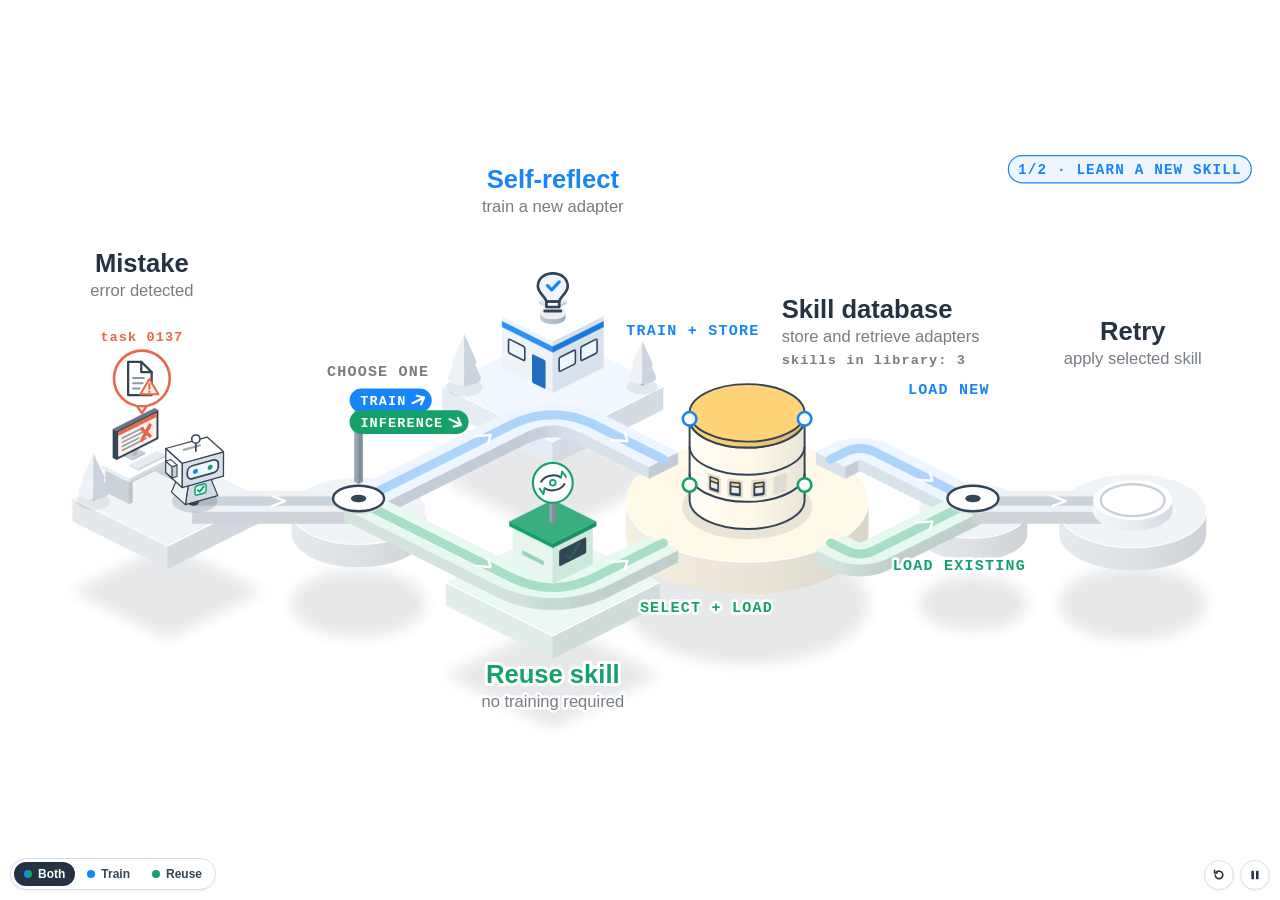
==== commit 05f74c93: "Add route toggle to animation AND expand problem section" ====
--- a/static/animations/self-direction-loop/index.html
+++ b/static/animations/self-direction-loop/index.html
@@ -24,12 +24,35 @@
   .controls button:hover { border-color: #AEB8C4; }
   .controls button:focus-visible { outline: 2px solid var(--blue); outline-offset: 2px; }
   .controls svg { width: 12px; height: 12px; display: block; pointer-events: none; }
+  .modes {
+    position: fixed; left: 10px; bottom: 10px; display: flex; gap: 2px; padding: 3px;
+    background: rgba(255, 255, 255, .92); border: 1px solid #D7DDE4; border-radius: 999px;
+    box-shadow: 0 1px 2px rgba(37, 50, 66, .08);
+    font: 600 12px/1 "Instrument Sans", "Helvetica Neue", Helvetica, Arial, sans-serif;
+  }
+  html.no-controls .modes { display: none; }
+  .modes button {
+    display: inline-flex; align-items: center; gap: 6px; height: 24px; padding: 0 10px;
+    color: var(--ink-2); background: none; border: 0; border-radius: 999px; cursor: pointer; font: inherit;
+  }
+  .modes button:hover { background: rgba(37, 50, 66, .06); }
+  .modes button[aria-pressed="true"] { color: #fff; background: var(--ink); }
+  .modes button:focus-visible { outline: 2px solid var(--blue); outline-offset: 2px; }
+  .modes i { width: 8px; height: 8px; border-radius: 50%; flex: none; }
+  .modes .dot-train { background: var(--blue); }
+  .modes .dot-reuse { background: var(--green); }
+  .modes .dot-both { background: linear-gradient(90deg, var(--blue) 50%, var(--green) 50%); }
 </style>
 </head>
 <body>
 <div class="stage" id="stage" role="img"
      aria-label="Animated isometric diorama of the Self-Direction loop. A small robot agent attempts a task at a desk and fails (Mistake, error detected). At a fork signposted TRAIN and INFERENCE it must choose one route. Act one: no stored skill matches, so it takes the blue TRAIN route to a reflection lab with a lightbulb (Self-reflect, train a new adapter), where practice examples become a small adapter cartridge; the cartridge is stored in the Skill database tower (TRAIN + STORE), loaded (LOAD NEW) into the robot, and the retry succeeds (Retry, apply selected skill); the cartridge is then ejected so the base model stays clean. Act two: a related task fails, the stored skill matches, so the robot takes the green INFERENCE route to a reuse kiosk (Reuse skill, no training required), the existing cartridge is selected and loaded (SELECT + LOAD, LOAD EXISTING), and the retry succeeds again.">
   <svg id="scene" viewBox="0 0 1700 850" preserveAspectRatio="xMidYMid meet" aria-hidden="true"></svg>
+</div>
+<div class="modes" id="modes" role="group" aria-label="Which route to play">
+  <button type="button" data-mode="both" aria-pressed="true"><i class="dot-both" aria-hidden="true"></i>Both</button>
+  <button type="button" data-mode="train" aria-pressed="false"><i class="dot-train" aria-hidden="true"></i>Train</button>
+  <button type="button" data-mode="reuse" aria-pressed="false"><i class="dot-reuse" aria-hidden="true"></i>Reuse</button>
 </div>
 <div class="controls" id="controls">
   <button id="btnReplay" type="button" aria-label="Replay from the start">
@@ -1351,7 +1374,10 @@
 const btn = document.getElementById('btnPlay'), btnReplay = document.getElementById('btnReplay');
 const icoPause = document.getElementById('icoPause'), icoPlay = document.getElementById('icoPlay');
 
-let clock = reduceMotion || params.get('autoplay') === '0' ? STATIC_T : 0;
+// Route modes: "both" plays the whole loop; "train" / "reuse" loop over one act.
+const MODES = { both: [0, DURATION], train: [0, 12.3], reuse: [12.3, DURATION] };
+let mode = MODES[params.get('mode')] ? params.get('mode') : 'both';
+let clock = reduceMotion || params.get('autoplay') === '0' ? STATIC_T : MODES[mode][0];
 let playing = false, last = null, raf = 0;
 let userPaused = reduceMotion || params.get('autoplay') === '0';
 let pageVisible = !document.hidden, onScreen = true;
@@ -1361,7 +1387,11 @@
 render(clock);
 
 function tick(now) {
-  if (last !== null) clock = (clock + (now - last) / 1000) % DURATION;
+  if (last !== null) {
+    const [a, b] = MODES[mode];
+    clock += (now - last) / 1000;
+    if (clock >= b || clock < a) clock = a + ((clock - a) % (b - a) + (b - a)) % (b - a);
+  }
   last = now;
   render(clock);
   raf = requestAnimationFrame(tick);
@@ -1379,7 +1409,18 @@
 function seek(s) { clock = ((s % DURATION) + DURATION) % DURATION; render(clock); }
 
 btn.addEventListener('click', () => (userPaused ? play() : pause()));
-btnReplay.addEventListener('click', () => { seek(0); play(); });
+btnReplay.addEventListener('click', () => { seek(MODES[mode][0]); play(); });
+
+const modeButtons = [...document.querySelectorAll('#modes button')];
+function setMode(next) {
+  if (!MODES[next]) return;
+  mode = next;
+  modeButtons.forEach(b => b.setAttribute('aria-pressed', String(b.dataset.mode === mode)));
+  seek(MODES[mode][0]);
+  play();
+}
+modeButtons.forEach(b => b.addEventListener('click', () => setMode(b.dataset.mode)));
+modeButtons.forEach(b => b.setAttribute('aria-pressed', String(b.dataset.mode === mode)));
 addEventListener('keydown', ev => {
   if (ev.code === 'Space' && !(ev.target instanceof HTMLButtonElement)) { ev.preventDefault(); userPaused ? play() : pause(); }
 });
@@ -1387,7 +1428,7 @@
 if ('IntersectionObserver' in window) new IntersectionObserver(([e]) => { onScreen = e.isIntersecting; sync(); }).observe(stage);
 addEventListener('resize', () => { applyView(); render(clock); });
 sync();
-window.SDAnim = { play, pause, seek, duration: DURATION };
+window.SDAnim = { play, pause, seek, setMode, duration: DURATION, get mode() { return mode; } };
 })();
 </script>
 </body>
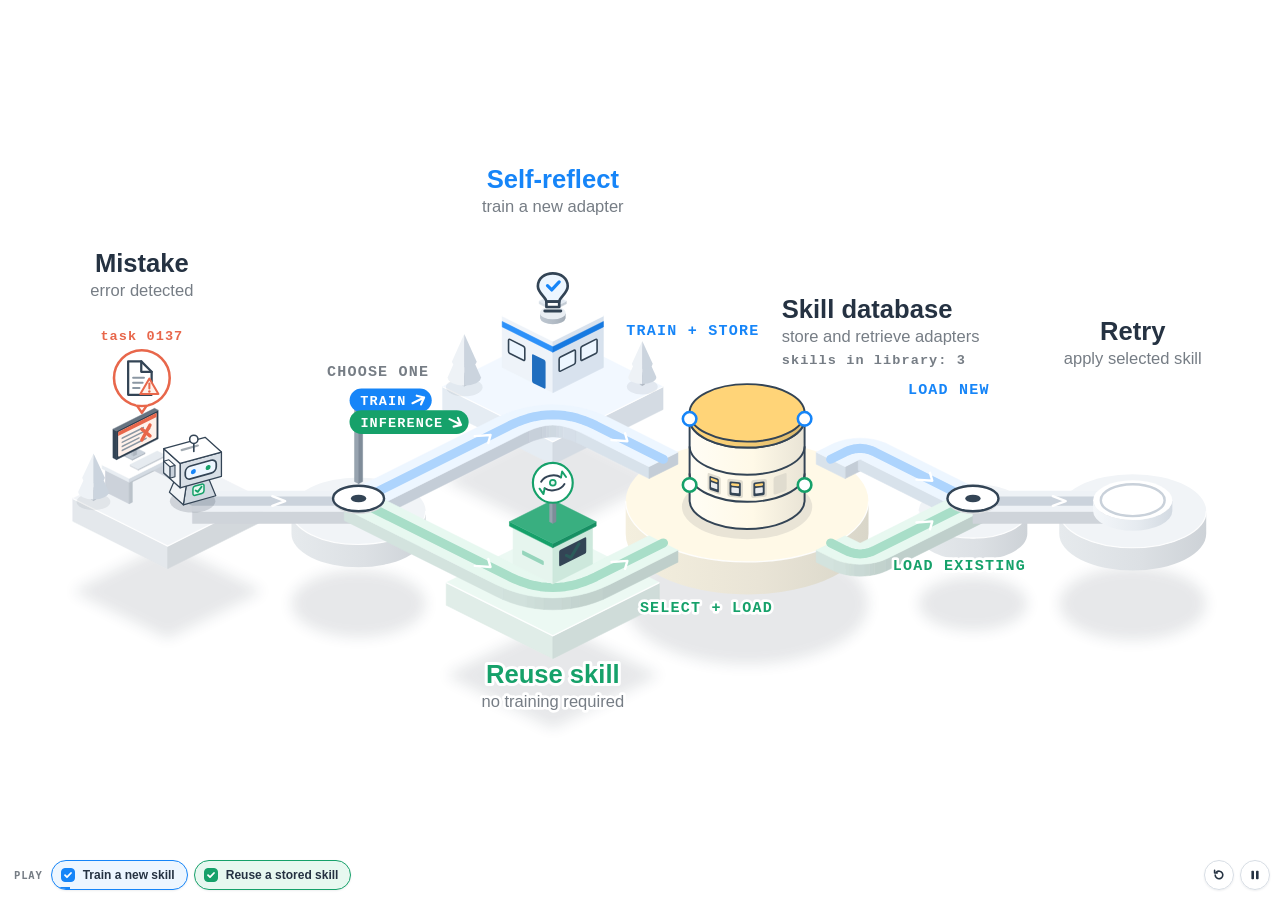
==== commit 36b243b4: "Clean up implementation a bit and fix animation toggles" ====
--- a/static/animations/self-direction-loop/index.html
+++ b/static/animations/self-direction-loop/index.html
@@ -25,23 +25,46 @@
   .controls button:focus-visible { outline: 2px solid var(--blue); outline-offset: 2px; }
   .controls svg { width: 12px; height: 12px; display: block; pointer-events: none; }
   .modes {
-    position: fixed; left: 10px; bottom: 10px; display: flex; gap: 2px; padding: 3px;
-    background: rgba(255, 255, 255, .92); border: 1px solid #D7DDE4; border-radius: 999px;
+    position: fixed; left: 10px; bottom: 10px; display: flex; align-items: center; gap: 6px;
+    font: 600 12px/1 "Instrument Sans", "Helvetica Neue", Helvetica, Arial, sans-serif;
+  }
+  html.no-controls .modes { display: none; }
+  .modes-label {
+    padding: 0 2px 0 4px; color: var(--muted);
+    font: 600 10.5px/1 ui-monospace, "JetBrains Mono", Menlo, monospace; letter-spacing: .08em; text-transform: uppercase;
+  }
+  /* each route is a checkbox-style toggle: box with a tick when on, empty box when off */
+  .modes button {
+    --c: var(--blue); --tint: #EDF6FF;
+    position: relative; overflow: hidden;
+    display: inline-flex; align-items: center; gap: 8px; height: 30px; padding: 0 12px 0 9px;
+    color: var(--muted); background: rgba(255, 255, 255, .95);
+    border: 1.5px solid #CFD6DE; border-radius: 999px; cursor: pointer; font: inherit;
     box-shadow: 0 1px 2px rgba(37, 50, 66, .08);
-    font: 600 12px/1 "Instrument Sans", "Helvetica Neue", Helvetica, Arial, sans-serif;
-  }
-  html.no-controls .modes { display: none; }
-  .modes button {
-    display: inline-flex; align-items: center; gap: 6px; height: 24px; padding: 0 10px;
-    color: var(--ink-2); background: none; border: 0; border-radius: 999px; cursor: pointer; font: inherit;
-  }
-  .modes button:hover { background: rgba(37, 50, 66, .06); }
-  .modes button[aria-pressed="true"] { color: #fff; background: var(--ink); }
-  .modes button:focus-visible { outline: 2px solid var(--blue); outline-offset: 2px; }
-  .modes i { width: 8px; height: 8px; border-radius: 50%; flex: none; }
-  .modes .dot-train { background: var(--blue); }
-  .modes .dot-reuse { background: var(--green); }
-  .modes .dot-both { background: linear-gradient(90deg, var(--blue) 50%, var(--green) 50%); }
+    transition: color .15s, background .15s, border-color .15s, box-shadow .15s, transform .15s;
+  }
+  .modes button[data-route="reuse"] { --c: var(--green); --tint: #E7F8F0; }
+  .modes button:hover { border-color: var(--c); color: var(--ink); box-shadow: 0 2px 6px rgba(37, 50, 66, .14); transform: translateY(-1px); }
+  .modes button:active { transform: translateY(0); }
+  .modes button[aria-pressed="true"] { color: var(--ink); background: var(--tint); border-color: var(--c); }
+  .modes button:focus-visible { outline: 2px solid var(--c); outline-offset: 2px; }
+  .modes i {
+    display: grid; place-items: center; width: 14px; height: 14px; border-radius: 4px; flex: none; box-sizing: border-box;
+    border: 1.5px solid #AEB8C4; background: #fff; transition: background .15s, border-color .15s;
+  }
+  .modes i svg { width: 10px; height: 10px; opacity: 0; transition: opacity .15s; }
+  .modes button:hover i { border-color: var(--c); }
+  .modes button[aria-pressed="true"] i { background: var(--c); border-color: var(--c); }
+  .modes button[aria-pressed="true"] i svg { opacity: 1; }
+  /* progress of the act that is playing right now */
+  .modes button::after {
+    content: ""; position: absolute; left: 0; bottom: 0; height: 2.5px;
+    width: calc(var(--p, 0) * 100%); background: var(--c); opacity: 0; transition: opacity .2s;
+  }
+  .modes button.is-playing::after { opacity: 1; }
+  .modes button.is-locked { animation: nudge .28s; }
+  @media (max-width: 480px) { .modes .long, .modes-label { display: none; } }
+  @keyframes nudge { 25% { transform: translateX(-2px); } 75% { transform: translateX(2px); } }
 </style>
 </head>
 <body>
@@ -49,10 +72,10 @@
      aria-label="Animated isometric diorama of the Self-Direction loop. A small robot agent attempts a task at a desk and fails (Mistake, error detected). At a fork signposted TRAIN and INFERENCE it must choose one route. Act one: no stored skill matches, so it takes the blue TRAIN route to a reflection lab with a lightbulb (Self-reflect, train a new adapter), where practice examples become a small adapter cartridge; the cartridge is stored in the Skill database tower (TRAIN + STORE), loaded (LOAD NEW) into the robot, and the retry succeeds (Retry, apply selected skill); the cartridge is then ejected so the base model stays clean. Act two: a related task fails, the stored skill matches, so the robot takes the green INFERENCE route to a reuse kiosk (Reuse skill, no training required), the existing cartridge is selected and loaded (SELECT + LOAD, LOAD EXISTING), and the retry succeeds again.">
   <svg id="scene" viewBox="0 0 1700 850" preserveAspectRatio="xMidYMid meet" aria-hidden="true"></svg>
 </div>
-<div class="modes" id="modes" role="group" aria-label="Which route to play">
-  <button type="button" data-mode="both" aria-pressed="true"><i class="dot-both" aria-hidden="true"></i>Both</button>
-  <button type="button" data-mode="train" aria-pressed="false"><i class="dot-train" aria-hidden="true"></i>Train</button>
-  <button type="button" data-mode="reuse" aria-pressed="false"><i class="dot-reuse" aria-hidden="true"></i>Reuse</button>
+<div class="modes" id="modes" role="group" aria-label="Routes to play">
+  <span class="modes-label" aria-hidden="true">Play</span>
+  <button type="button" data-route="train" aria-pressed="true" title="Show or hide the train route"><i aria-hidden="true"><svg viewBox="0 0 10 10"><path d="M2 5.2l2 2L8 3" fill="none" stroke="#fff" stroke-width="1.8" stroke-linecap="round" stroke-linejoin="round"/></svg></i><span>Train<span class="long"> a new skill</span></span></button>
+  <button type="button" data-route="reuse" aria-pressed="true" title="Show or hide the reuse route"><i aria-hidden="true"><svg viewBox="0 0 10 10"><path d="M2 5.2l2 2L8 3" fill="none" stroke="#fff" stroke-width="1.8" stroke-linecap="round" stroke-linejoin="round"/></svg></i><span>Reuse<span class="long"> a stored skill</span></span></button>
 </div>
 <div class="controls" id="controls">
   <button id="btnReplay" type="button" aria-label="Replay from the start">
@@ -1267,9 +1290,10 @@
     show(e, a); place(e, x, y, 0.6 + 0.6 * a);
   });
 
-  /* act indicator */
-  show(R.act1, t < 15 ? 1 - win(t, 11.8, 12.0) : win(t, 23.68, 23.9));
-  show(R.act2, t < 15 ? win(t, 12.05, 12.3) : 1 - win(t, 23.4, 23.6));
+  /* act indicator: only in bare embeds (?controls=0); otherwise the route toggles show the act */
+  const hud = document.documentElement.classList.contains('no-controls') ? 1 : 0;
+  show(R.act1, hud * (t < 15 ? 1 - win(t, 11.8, 12.0) : win(t, 23.68, 23.9)));
+  show(R.act2, hud * (t < 15 ? win(t, 12.05, 12.3) : 1 - win(t, 23.4, 23.6)));
 
   /* active mono labels: soft tint behind the label while its segment is in use */
   const L = R.labels;
@@ -1375,7 +1399,8 @@
 const icoPause = document.getElementById('icoPause'), icoPlay = document.getElementById('icoPlay');
 
 // Route modes: "both" plays the whole loop; "train" / "reuse" loop over one act.
-const MODES = { both: [0, DURATION], train: [0, 12.3], reuse: [12.3, DURATION] };
+const ACT_SPLIT = 12.3;
+const MODES = { both: [0, DURATION], train: [0, ACT_SPLIT], reuse: [ACT_SPLIT, DURATION] };
 let mode = MODES[params.get('mode')] ? params.get('mode') : 'both';
 let clock = reduceMotion || params.get('autoplay') === '0' ? STATIC_T : MODES[mode][0];
 let playing = false, last = null, raf = 0;
@@ -1394,6 +1419,7 @@
   }
   last = now;
   render(clock);
+  updateModes();
   raf = requestAnimationFrame(tick);
 }
 function sync() {
@@ -1406,21 +1432,40 @@
 }
 function play() { userPaused = false; sync(); }
 function pause() { userPaused = true; sync(); }
-function seek(s) { clock = ((s % DURATION) + DURATION) % DURATION; render(clock); }
+function seek(s) { clock = ((s % DURATION) + DURATION) % DURATION; render(clock); updateModes(); }
 
 btn.addEventListener('click', () => (userPaused ? play() : pause()));
 btnReplay.addEventListener('click', () => { seek(MODES[mode][0]); play(); });
 
-const modeButtons = [...document.querySelectorAll('#modes button')];
+// Two on/off toggles: both on plays the whole loop, one on loops that act. The last one on stays on.
+const routeButtons = [...document.querySelectorAll('#modes button')];
+const routeOn = r => mode === 'both' || mode === r;
+function updateModes() {
+  const act = clock < ACT_SPLIT ? 'train' : 'reuse';
+  const [a, b] = MODES[act];
+  routeButtons.forEach(btn => {
+    const on = btn.dataset.route === act;
+    btn.classList.toggle('is-playing', on);
+    if (on) btn.style.setProperty('--p', ((clock - a) / (b - a)).toFixed(3));
+  });
+}
 function setMode(next) {
   if (!MODES[next]) return;
   mode = next;
-  modeButtons.forEach(b => b.setAttribute('aria-pressed', String(b.dataset.mode === mode)));
+  routeButtons.forEach(btn => btn.setAttribute('aria-pressed', String(routeOn(btn.dataset.route))));
   seek(MODES[mode][0]);
   play();
 }
-modeButtons.forEach(b => b.addEventListener('click', () => setMode(b.dataset.mode)));
-modeButtons.forEach(b => b.setAttribute('aria-pressed', String(b.dataset.mode === mode)));
+routeButtons.forEach(btn => btn.addEventListener('click', () => {
+  const r = btn.dataset.route, other = r === 'train' ? 'reuse' : 'train';
+  if (mode === r) {                                     // last route on: keep it, nudge instead
+    btn.classList.remove('is-locked'); void btn.offsetWidth; btn.classList.add('is-locked');
+    return;
+  }
+  setMode(mode === 'both' ? other : 'both');
+}));
+routeButtons.forEach(btn => btn.setAttribute('aria-pressed', String(routeOn(btn.dataset.route))));
+updateModes();
 addEventListener('keydown', ev => {
   if (ev.code === 'Space' && !(ev.target instanceof HTMLButtonElement)) { ev.preventDefault(); userPaused ? play() : pause(); }
 });
